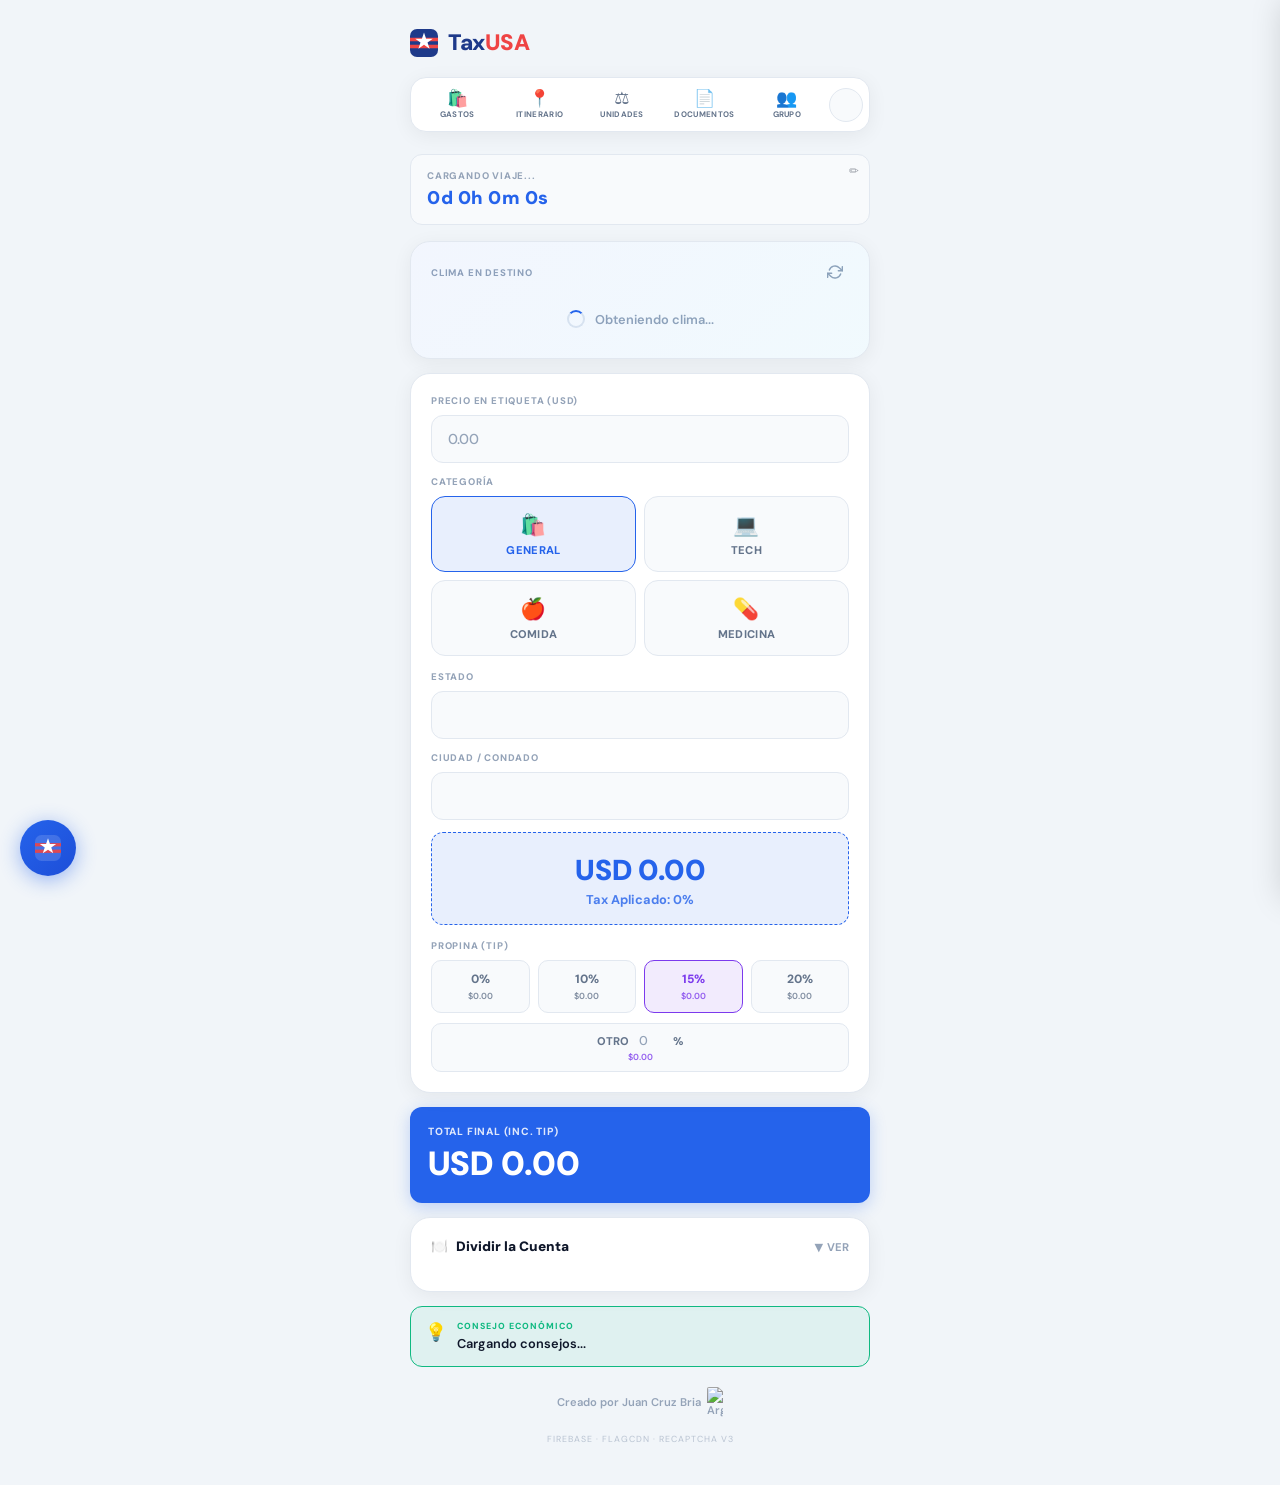
==== index.html @ 758f69b9 "Update index.html" ====
<!DOCTYPE html>
<html lang="es">
<head>
    <meta charset="UTF-8">
    <meta name="viewport" content="width=device-width, initial-scale=1.0, maximum-scale=1.0, user-scalable=no">
    <title>TaxUSA — Inicio</title>
    <link rel="manifest" href="manifest.json">
    <meta name="theme-color" content="#256<!DOCTYPE html>
<html lang="es">
<head>
    <meta charset="UTF-8">
    <meta name="viewport" content="width=device-width, initial-scale=1.0, maximum-scale=1.0, user-scalable=no">
    <title>TaxUSA — Inicio</title>
    <link rel="manifest" href="manifest.json">
    <meta name="theme-color" content="#2563eb">
    <meta name="apple-mobile-web-app-capable" content="yes">
    <meta name="apple-mobile-web-app-status-bar-style" content="black-translucent">
    <link rel="icon" href="icon-512.png">
    <link rel="apple-touch-icon" href="icon-512.png">
    <script src="https://www.google.com/recaptcha/api.js?render=6LeK6cssAAAAALxcJy-95R2nhVMmnuIyB78AQgvw" async defer></script>
    <link rel="preconnect" href="https://fonts.googleapis.com">
    <link href="https://fonts.googleapis.com/css2?family=DM+Sans:wght@400;600;800&display=swap" rel="stylesheet" media="print" onload="this.media='all'">
    <noscript><link href="https://fonts.googleapis.com/css2?family=DM+Sans:wght@400;600;800&display=swap" rel="stylesheet"></noscript>
    <script>
        const _t = localStorage.getItem('theme');
        if (_t) document.documentElement.setAttribute('data-theme', _t);
        else if (window.matchMedia('(prefers-color-scheme: dark)').matches) document.documentElement.setAttribute('data-theme','dark');
    </script>
    <style>
        :root {
            --primary:#2563eb; --primary-dim:rgba(37,99,235,0.1);
            --accent:#7c3aed; --accent-dim:rgba(124,58,237,0.1);
            --danger:#ef4444; --success:#10b981; --warn:#f59e0b;
            --bg:#f1f5f9; --surface:#ffffff; --surface-2:#f8fafc;
            --border:#e2e8f0; --input-bg:#f8fafc;
            --text:#0f172a; --text-sub:#64748b; --text-dim:#94a3b8;
            --header-color:#1e3a8a;
            --radius:20px; --radius-sm:12px;
            --shadow:0 4px 20px rgba(0,0,0,0.06); --shadow-lg:0 12px 40px rgba(0,0,0,0.1);
            --tr:all 0.25s cubic-bezier(0.4,0,0.2,1);
        }
        [data-theme="dark"] {
            --bg:#0f172a; --surface:#1e293b; --surface-2:#273549;
            --border:#334155; --input-bg:#273549;
            --text:#f1f5f9; --text-sub:#94a3b8; --text-dim:#64748b;
            --header-color:#2563eb;
            --shadow:0 4px 20px rgba(0,0,0,0.3); --shadow-lg:0 12px 40px rgba(0,0,0,0.4);
        }
        *,*::before,*::after{box-sizing:border-box;-webkit-tap-highlight-color:transparent;margin:0;padding:0;}
        html{scroll-behavior:smooth;}
        body{font-family:'DM Sans',-apple-system,system-ui,sans-serif;background:var(--bg);color:var(--text);min-height:100vh;display:flex;flex-direction:column;align-items:center;padding:28px 16px 40px;transition:background .3s,color .3s;-webkit-font-smoothing:antialiased;}

        .wrap{width:100%;max-width:460px;}

        .app-header{display:flex;align-items:center;justify-content:space-between;margin-bottom:20px;}
        .logo{display:flex;align-items:center;gap:10px;font-size:1.4rem;font-weight:900;color:var(--header-color);letter-spacing:-0.5px;}
        .logo svg{width:28px;height:28px;flex-shrink:0;}

        .nav-bar{display:flex;align-items:center;background:var(--surface);border-radius:16px;padding:6px;margin-bottom:22px;border:1px solid var(--border);box-shadow:var(--shadow);gap:2px;}
        .btn-nav{flex:1;display:flex;flex-direction:column;align-items:center;text-decoration:none;color:var(--text-sub);font-size:8px;font-weight:700;gap:2px;padding:6px 2px;border-radius:10px;background:none;border:none;cursor:pointer;transition:var(--tr);text-transform:uppercase;letter-spacing:.3px;}
        .btn-nav .ni{font-size:17px;line-height:1;}
        .btn-nav:hover,.btn-nav.active{color:var(--primary);background:var(--primary-dim);}
        .btn-nav-set{width:34px;height:34px;border-radius:50%;background:var(--surface-2);border:1px solid var(--border);cursor:pointer;display:flex;align-items:center;justify-content:center;font-size:15px;flex-shrink:0;overflow:hidden;transition:var(--tr);background-size:cover;background-position:center;}
        .btn-nav-set:hover{border-color:var(--primary);}

        .card{background:var(--surface);border-radius:var(--radius);padding:20px;width:100%;box-shadow:var(--shadow);border:1px solid var(--border);margin-bottom:14px;position:relative;}

        .countdown-box{background:var(--surface-2);padding:14px 16px;border-radius:var(--radius-sm);margin-bottom:16px;cursor:pointer;border:1.5px solid var(--border);transition:var(--tr);position:relative;}
        .countdown-box:hover{border-color:var(--primary);}
        .countdown-label{font-size:0.6rem;font-weight:800;color:var(--text-dim);text-transform:uppercase;letter-spacing:.8px;margin-bottom:4px;}
        #timer{font-size:1.15rem;font-weight:900;color:var(--primary);letter-spacing:.5px;}
        .edit-hint{position:absolute;top:8px;right:10px;font-size:.75rem;opacity:.4;}

        .slabel{font-size:.6rem;font-weight:800;color:var(--text-dim);text-transform:uppercase;letter-spacing:.8px;margin-bottom:8px;display:block;}

        input,select{width:100%;padding:14px 16px;background:var(--input-bg);border:1.5px solid var(--border);border-radius:var(--radius-sm);color:var(--text);font-family:inherit;font-size:.9rem;font-weight:600;outline:none;transition:var(--tr);-webkit-appearance:none;}
        input:focus,select:focus{border-color:var(--primary);background:var(--surface);box-shadow:0 0 0 3px var(--primary-dim);}
        input::placeholder{color:var(--text-dim);font-weight:500;}
        .input-group{margin-bottom:12px;}

        .cat-grid{display:grid;grid-template-columns:1fr 1fr;gap:8px;margin-bottom:14px;}
        .cat-btn{padding:14px 8px;border:1.5px solid var(--border);border-radius:14px;background:var(--input-bg);font-size:.7rem;font-weight:800;color:var(--text-sub);cursor:pointer;transition:var(--tr);display:flex;flex-direction:column;align-items:center;gap:5px;font-family:inherit;text-transform:uppercase;letter-spacing:.3px;}
        .cat-btn .cat-icon{font-size:1.3rem;}
        .cat-btn.active{border-color:var(--primary);background:var(--primary-dim);color:var(--primary);}

        .result-box{background:var(--primary-dim);padding:16px;border-radius:var(--radius-sm);border:1.5px dashed var(--primary);margin-bottom:14px;text-align:center;}
        .result-value{font-size:1.8rem;font-weight:900;color:var(--primary);margin:2px 0;}
        .result-detail{font-size:.8rem;font-weight:700;color:var(--primary);opacity:.8;}

        .tip-grid{display:grid;grid-template-columns:repeat(4,1fr);gap:8px;margin-bottom:10px;}
        .tip-btn{padding:10px 4px;border:1.5px solid var(--border);border-radius:10px;background:var(--input-bg);font-size:.75rem;font-weight:800;color:var(--text-sub);cursor:pointer;transition:var(--tr);display:flex;flex-direction:column;align-items:center;gap:3px;font-family:inherit;}
        .tip-btn small{font-size:.55rem;font-weight:600;opacity:.8;}
        .tip-btn.active{border-color:var(--accent);background:var(--accent-dim);color:var(--accent);}
        .custom-tip{display:flex;flex-direction:column;align-items:center;background:var(--surface-2);border-radius:10px;padding:8px 12px;border:1.5px solid var(--border);transition:var(--tr);}
        .custom-tip:focus-within{border-color:var(--accent);}
        .custom-tip-row{display:flex;align-items:center;gap:4px;font-weight:800;color:var(--text-sub);font-size:.7rem;}
        #custom-tip-input{background:transparent;border:none;padding:0;width:36px;text-align:center;font-size:.8rem;color:var(--accent);font-weight:800;outline:none;font-family:inherit;}
        #val-tip-custom{font-size:.55rem;font-weight:600;color:var(--accent);opacity:.8;margin-top:2px;}

        .final-box{background:var(--primary);padding:18px;border-radius:var(--radius-sm);color:white;margin-bottom:14px;box-shadow:0 4px 16px rgba(37,99,235,.25);}
        .final-label{font-size:.65rem;font-weight:800;opacity:.85;text-transform:uppercase;letter-spacing:.8px;margin-bottom:4px;}
        .final-value{font-size:2.1rem;font-weight:900;}

        .smart-tip{background:rgba(16,185,129,.08);border:1.5px solid var(--success);border-radius:var(--radius-sm);padding:13px 14px;cursor:pointer;display:flex;align-items:flex-start;gap:10px;transition:var(--tr);}
        .smart-tip:hover{opacity:.85;}
        .st-icon{font-size:1.1rem;flex-shrink:0;margin-top:1px;}
        .st-label{font-size:.55rem;font-weight:800;text-transform:uppercase;letter-spacing:1px;color:var(--success);margin-bottom:3px;}
        #tip-content{font-size:.8rem;font-weight:600;color:var(--text);line-height:1.4;transition:opacity .3s;}

        /* ── Split Bill ── */
        .split-card{background:var(--surface);border-radius:var(--radius);padding:20px;width:100%;box-shadow:var(--shadow);border:1px solid var(--border);margin-bottom:14px;}
        .split-header{display:flex;align-items:center;justify-content:space-between;margin-bottom:16px;cursor:pointer;user-select:none;}
        .split-title{font-size:.85rem;font-weight:900;color:var(--text);display:flex;align-items:center;gap:8px;}
        .split-toggle{font-size:.7rem;color:var(--text-dim);font-weight:700;display:flex;align-items:center;gap:4px;transition:var(--tr);}
        .split-body{display:none;}
        .split-body.open{display:block;}
        .people-row{display:flex;align-items:center;gap:10px;margin-bottom:14px;}
        .people-btn{width:36px;height:36px;border-radius:10px;border:1.5px solid var(--border);background:var(--input-bg);font-size:1.1rem;font-weight:900;cursor:pointer;display:flex;align-items:center;justify-content:center;color:var(--text);transition:var(--tr);flex-shrink:0;}
        .people-btn:hover{border-color:var(--primary);background:var(--primary-dim);color:var(--primary);}
        .people-count{font-size:1.4rem;font-weight:900;color:var(--primary);min-width:28px;text-align:center;}
        .people-label{font-size:.7rem;color:var(--text-sub);font-weight:700;}
        .split-result{background:linear-gradient(135deg,var(--primary),var(--accent));border-radius:var(--radius-sm);padding:16px;color:white;margin-top:14px;}
        .split-result-grid{display:grid;grid-template-columns:1fr auto 1fr;gap:12px;margin-top:10px;align-items:center;}
        .split-stat{text-align:center;}
        .split-stat-val{font-size:1.3rem;font-weight:900;line-height:1;}
        .split-stat-lbl{font-size:.58rem;font-weight:700;opacity:.8;text-transform:uppercase;letter-spacing:.6px;margin-top:3px;}
        .split-divider{width:1px;height:44px;background:rgba(255,255,255,.25);border-radius:1px;}
        .split-tip-row{display:flex;gap:6px;margin-bottom:14px;}
        .split-tip-btn{flex:1;padding:9px 4px;border:1.5px solid var(--border);border-radius:10px;background:var(--input-bg);font-size:.75rem;font-weight:800;color:var(--text-sub);cursor:pointer;transition:var(--tr);font-family:inherit;text-align:center;}
        .split-tip-btn.active{border-color:var(--accent);background:var(--accent-dim);color:var(--accent);}

        .app-footer{margin-top:8px;padding:12px 0;text-align:center;font-size:.7rem;color:var(--text-dim);font-weight:600;display:flex;align-items:center;justify-content:center;gap:6px;}
        .app-footer img{width:16px;border-radius:2px;}
        .api-note{font-size:.55rem;color:var(--text-dim);letter-spacing:1px;text-transform:uppercase;opacity:.6;text-align:center;margin-top:4px;}

        /* ── Weather Card ── */
        .weather-card{background:var(--surface);border-radius:var(--radius);padding:16px 20px;width:100%;box-shadow:var(--shadow);border:1px solid var(--border);margin-bottom:14px;position:relative;overflow:hidden;}
        .weather-card::before{content:'';position:absolute;inset:0;background:linear-gradient(135deg,rgba(37,99,235,0.06),rgba(14,165,233,0.06));pointer-events:none;}
        .wc-top{display:flex;align-items:center;justify-content:space-between;margin-bottom:10px;}
        .wc-label{font-size:.6rem;font-weight:800;color:var(--text-dim);text-transform:uppercase;letter-spacing:.8px;}
        .wc-refresh{background:none;border:none;cursor:pointer;color:var(--text-dim);padding:6px;border-radius:8px;transition:var(--tr);display:flex;align-items:center;justify-content:center;} .wc-refresh svg{transition:transform 0.3s ease;} .wc-refresh:hover{color:var(--primary);background:var(--primary-dim);} .wc-refresh:hover svg{transform:rotate(45deg);} .wc-refresh.spinning svg{animation:spin 0.7s linear infinite;} @keyframes spin{from{transform:rotate(0deg);}to{transform:rotate(360deg);}}
        .wc-refresh:hover{color:var(--primary);background:var(--primary-dim);}
        .wc-main{display:flex;align-items:center;gap:14px;}
        .wc-icon{font-size:2.8rem;line-height:1;flex-shrink:0;}
        .wc-info{flex:1;}
        .wc-temp{font-size:2rem;font-weight:900;color:var(--text);line-height:1;}
        .wc-temp span{font-size:1rem;font-weight:600;color:var(--text-sub);}
        .wc-city{font-size:.8rem;font-weight:700;color:var(--text-sub);margin-top:2px;}
        .wc-desc{font-size:.72rem;font-weight:600;color:var(--primary);margin-top:3px;text-transform:capitalize;}
        .wc-extras{display:flex;gap:16px;margin-top:12px;padding-top:12px;border-top:1px solid var(--border);}
        .wc-extra{display:flex;align-items:center;gap:5px;font-size:.72rem;font-weight:700;color:var(--text-sub);}
        .wc-extra span:first-child{font-size:.95rem;}
        .wc-loading{text-align:center;padding:14px 0;font-size:.8rem;color:var(--text-dim);font-weight:600;display:flex;align-items:center;justify-content:center;gap:10px;}
        .wc-spinner{width:18px;height:18px;border-radius:50%;border:2.5px solid var(--border);border-top-color:var(--primary);animation:wc-spin .75s linear infinite;flex-shrink:0;}
        @keyframes wc-spin{to{transform:rotate(360deg);}}
        .wc-error{font-size:.75rem;color:var(--text-dim);font-weight:600;text-align:center;padding:8px 0;}

        .modal{position:fixed;inset:0;background:rgba(0,0,0,.5);display:none;align-items:center;justify-content:center;z-index:2000;padding:20px;backdrop-filter:blur(10px);}
        .modal.show{display:flex;animation:mIn .25s ease;}
        @keyframes mIn{from{opacity:0;transform:scale(.92) translateY(10px)}to{opacity:1;transform:scale(1) translateY(0)}}
        .modal-content{background:var(--surface);border-radius:28px;padding:28px 22px;width:100%;max-width:360px;box-shadow:var(--shadow-lg);border:1px solid var(--border);text-align:center;}
        .modal-title{font-size:1.2rem;font-weight:900;color:var(--primary);margin-bottom:20px;}
        .modal-actions{display:flex;flex-direction:column;gap:10px;margin-top:18px;}
        .btn{width:100%;padding:15px;border:none;border-radius:var(--radius-sm);font-family:inherit;font-size:.85rem;font-weight:800;text-transform:uppercase;letter-spacing:.4px;cursor:pointer;transition:.2s;display:flex;align-items:center;justify-content:center;gap:8px;}
        .btn:active{transform:scale(.97);}
        .btn-primary{background:var(--primary);color:white;box-shadow:0 4px 14px rgba(37,99,235,.3);}
        .btn-ghost{background:transparent;color:var(--text-sub);border:1.5px solid var(--border);}

        .menu-overlay{position:fixed;inset:0;background:rgba(0,0,0,.5);display:none;z-index:1000;backdrop-filter:blur(4px);}
        .settings-drawer{position:fixed;top:0;right:-300px;width:290px;height:100%;background:var(--surface);z-index:1001;transition:.3s ease;padding:28px 20px;display:flex;flex-direction:column;box-shadow:-8px 0 30px rgba(0,0,0,.15);border-left:1px solid var(--border);overflow-y:auto;}
        .settings-drawer.open{right:0;}
        .drawer-header{font-size:1.1rem;font-weight:900;color:var(--primary);margin-bottom:4px;}
        .drawer-email{font-size:.75rem;color:var(--text-dim);font-weight:600;margin-bottom:20px;}
        .drawer-section-label{font-size:.6rem;font-weight:800;text-transform:uppercase;letter-spacing:1px;color:var(--text-dim);margin-bottom:8px;display:block;}
        .lang-selector{display:flex;background:var(--input-bg);border-radius:var(--radius-sm);padding:4px;gap:4px;margin-bottom:14px;border:1.5px solid var(--border);}
        .lang-opt{flex:1;padding:8px 4px;border-radius:8px;border:none;background:transparent;cursor:pointer;font-size:.75rem;font-weight:800;color:var(--text-sub);font-family:inherit;display:flex;align-items:center;justify-content:center;gap:6px;transition:var(--tr);}
        .lang-opt img{width:18px;border-radius:2px;}
        .lang-opt.active{background:var(--primary);color:white;}
        .drawer-btn{width:100%;padding:12px 14px;border-radius:var(--radius-sm);border:1.5px solid var(--border);background:var(--input-bg);color:var(--text);cursor:pointer;font-weight:700;margin-bottom:8px;font-size:.85rem;text-align:left;font-family:inherit;transition:var(--tr);display:flex;align-items:center;gap:10px;}
        .drawer-btn:hover{background:var(--surface-2);border-color:var(--primary);}
        .btn-danger{color:var(--danger)!important;border-color:rgba(239,68,68,.3)!important;}
    </style>
    <script>
        if ('serviceWorker' in navigator) {
            window.addEventListener('load', () => {
                navigator.serviceWorker.register('./sw.js').catch(() => {});
            });
        }
    </script>
</head>
<body>
<div class="wrap">
    
   <div class="app-header">
    <div class="logo">
      <svg width="32" height="32" viewBox="0 0 32 32" fill="none" xmlns="http://www.w3.org/2000/svg">
        <rect width="32" height="32" rx="8" fill="#1e3a8a"/>
        <rect x="0" y="10" width="32" height="4" fill="#ef4444"/>
        <rect x="0" y="18" width="32" height="4" fill="#ef4444"/>
        <polygon points="16,4 18.4,11 26,11 20,15.5 22.4,22.5 16,18 9.6,22.5 12,15.5 6,11 13.6,11" fill="#ffffff"/>
      </svg>
      <span>Tax<span style="color:#ef4444;">USA</span></span>
    </div>
    </div>
    <nav class="nav-bar">
        <a href="compras.html" class="btn-nav"><span class="ni">🛍️</span><span data-i18n="nav_expenses">GASTOS</span></a>
        <a href="itinerario.html" class="btn-nav"><span class="ni">📍</span><span data-i18n="nav_itinerary">ITINERARIO</span></a>
        <a href="unidades.html" class="btn-nav"><span class="ni">⚖️</span><span data-i18n="nav_units">UNIDADES</span></a>
        <a href="tickets.html" class="btn-nav"><span class="ni">📄</span><span data-i18n="nav_tickets">DOCUMENTOS</span></a>
        <a href="grupo.html"   class="btn-nav"><span class="ni">👥</span><span data-i18n="nav_group">GRUPO</span></a>
        <button class="btn-nav-set" id="btnSettings" onclick="toggleSettings()"></button>
    </nav>

    <div class="countdown-box" onclick="openTripModal()">
        <span class="edit-hint">✏️</span>
        <div class="countdown-label" id="tripLabel">Cargando viaje...</div>
        <div id="timer">0d 0h 0m 0s</div>
    </div>

    <!-- ── Weather Card ── -->
    <div class="weather-card" id="weatherCard">
        <div class="wc-top">
            <span class="wc-label" id="wc-label">Clima en destino</span>
            <button class="wc-refresh" onclick="fetchWeather()" title="Actualizar"><svg width="16" height="16" viewBox="0 0 24 24" fill="none" stroke="currentColor" stroke-width="2.2" stroke-linecap="round" stroke-linejoin="round"><path d="M23 4v6h-6"/><path d="M1 20v-6h6"/><path d="M3.51 9a9 9 0 0 1 14.85-3.36L23 10"/><path d="M20.49 15a9 9 0 0 1-14.85 3.36L1 14"/></svg></button>
        </div>
        <div id="wc-body"><div class="wc-loading"><div class="wc-spinner"></div><span>Obteniendo clima...</span></div></div>
    </div>

    <div class="card">
        <div class="input-group">
            <span class="slabel" data-i18n="label_price">Precio en Etiqueta (USD)</span>
            <input type="number" id="price" placeholder="0.00" oninput="calculate()" step="0.01" inputmode="decimal">
        </div>

        <span class="slabel" data-i18n="label_category">Categoría</span>
        <div class="cat-grid">
            <button class="cat-btn active" id="btn-general" onclick="setCategory('general')"><span class="cat-icon">🛍️</span><span data-i18n="cat_general">GENERAL</span></button>
            <button class="cat-btn" id="btn-tech"    onclick="setCategory('tech')"><span class="cat-icon">💻</span><span data-i18n="cat_tech">TECH</span></button>
            <button class="cat-btn" id="btn-food"    onclick="setCategory('food')"><span class="cat-icon">🍎</span><span data-i18n="cat_food">COMIDA</span></button>
            <button class="cat-btn" id="btn-med"     onclick="setCategory('med')"><span class="cat-icon">💊</span><span data-i18n="cat_med">MEDICINA</span></button>
        </div>

        <div class="input-group">
            <span class="slabel" data-i18n="label_state">Estado</span>
            <select id="state-select" onchange="loadCities()"></select>
        </div>
        <div class="input-group">
            <span class="slabel" data-i18n="label_city">Ciudad / Condado</span>
            <select id="city-select" onchange="calculate()"></select>
        </div>

        <div class="result-box">
            <div class="result-value" id="total-with-tax">USD 0.00</div>
            <div class="result-detail" id="tax-detail">Tax Aplicado: 0%</div>
        </div>

        <span class="slabel" data-i18n="label_tip">Propina (Tip)</span>
        <div class="tip-grid">
            <button class="tip-btn" id="tip-0"  onclick="setTip(0)">0%<small id="val-tip-0">$0.00</small></button>
            <button class="tip-btn" id="tip-10" onclick="setTip(10)">10%<small id="val-tip-10">$0.00</small></button>
            <button class="tip-btn active" id="tip-15" onclick="setTip(15)">15%<small id="val-tip-15">$0.00</small></button>
            <button class="tip-btn" id="tip-20" onclick="setTip(20)">20%<small id="val-tip-20">$0.00</small></button>
        </div>
        <div class="custom-tip">
            <div class="custom-tip-row">
                <span data-i18n="label_other">OTRO</span>
                <input type="number" id="custom-tip-input" placeholder="0" oninput="setCustomTip()" inputmode="numeric">
                <span>%</span>
            </div>
            <span id="val-tip-custom">$0.00</span>
        </div>
    </div>

    <div class="final-box">
        <div class="final-label" data-i18n="label_total">TOTAL FINAL (INC. TIP)</div>
        <div class="final-value" id="final-total">USD 0.00</div>
    </div>

    <!-- ── Split Bill ── -->
    <div class="split-card">
        <div class="split-header" onclick="toggleSplit()">
            <div class="split-title">🍽️ <span data-i18n="split_title">Dividir la Cuenta</span></div>
            <div class="split-toggle" id="split-toggle-lbl">▼ <span data-i18n="split_open">VER</span></div>
        </div>
        <div class="split-body" id="split-body">

            <span class="slabel" data-i18n="split_people">Personas</span>
            <div class="people-row">
                <button class="people-btn" onclick="changePeople(-1)">−</button>
                <div style="flex:1;display:flex;flex-direction:column;align-items:center;">
                    <div class="people-count" id="people-count">2</div>
                    <div class="people-label" data-i18n="split_people_lbl">personas</div>
                </div>
                <button class="people-btn" onclick="changePeople(1)">+</button>
            </div>

            <span class="slabel" data-i18n="split_tip_pct">Propina</span>
            <div class="split-tip-row">
                <button class="split-tip-btn active" id="stip-0"  onclick="setSplitTip(0)">0%</button>
                <button class="split-tip-btn" id="stip-10" onclick="setSplitTip(10)">10%</button>
                <button class="split-tip-btn" id="stip-15" onclick="setSplitTip(15)">15%</button>
                <button class="split-tip-btn" id="stip-18" onclick="setSplitTip(18)">18%</button>
                <button class="split-tip-btn" id="stip-20" onclick="setSplitTip(20)">20%</button>
            </div>

            <span class="slabel" data-i18n="split_base">Base (precio en etiqueta)</span>
            <div class="input-group">
                <input type="number" id="split-price" placeholder="0.00" oninput="calcSplit()" step="0.01" inputmode="decimal">
            </div>

            <div class="split-result" id="split-result" style="display:none;">
                <div style="font-size:.6rem;font-weight:800;opacity:.85;text-transform:uppercase;letter-spacing:.8px;" data-i18n="split_result_title">Resultado</div>
                <div class="split-result-grid">
                    <div class="split-stat">
                        <div class="split-stat-val" id="split-per-person">$0.00</div>
                        <div class="split-stat-lbl" data-i18n="split_per_person">por persona</div>
                    </div>
                    <div class="split-divider"></div>
                    <div class="split-stat">
                        <div class="split-stat-val" id="split-total-full">$0.00</div>
                        <div class="split-stat-lbl" data-i18n="split_total">total cuenta</div>
                    </div>
                </div>
                <div style="margin-top:12px;padding-top:12px;border-top:1px solid rgba(255,255,255,.2);display:grid;grid-template-columns:1fr 1fr 1fr;gap:6px;text-align:center;">
                    <div>
                        <div style="font-size:.9rem;font-weight:900;" id="split-subtotal-disp">$0.00</div>
                        <div style="font-size:.55rem;font-weight:700;opacity:.75;text-transform:uppercase;letter-spacing:.5px;" data-i18n="split_subtotal">subtotal</div>
                    </div>
                    <div>
                        <div style="font-size:.9rem;font-weight:900;" id="split-tax-disp">$0.00</div>
                        <div style="font-size:.55rem;font-weight:700;opacity:.75;text-transform:uppercase;letter-spacing:.5px;" data-i18n="split_tax">tax</div>
                    </div>
                    <div>
                        <div style="font-size:.9rem;font-weight:900;" id="split-tip-disp">$0.00</div>
                        <div style="font-size:.55rem;font-weight:700;opacity:.75;text-transform:uppercase;letter-spacing:.5px;" data-i18n="split_tip_amt">propina</div>
                    </div>
                </div>
            </div>

        </div>
    </div>

    <div class="smart-tip" onclick="clicConsejo()">
        <span class="st-icon">💡</span>
        <div>
            <div class="st-label" data-i18n="tip_label">CONSEJO ECONÓMICO</div>
            <div id="tip-content">Cargando consejos...</div>
        </div>
    </div>

    <div class="app-footer">
        <span data-i18n="footer_by">Creado por Juan Cruz Bria</span>
        <img src="https://flagcdn.com/w40/ar.png" alt="Argentina">
    </div>
    <div class="api-note">Firebase · FlagCDN · reCAPTCHA v3</div>

</div>

<div id="tripModal" class="modal">
    <div class="modal-content">
        <h3 class="modal-title" data-i18n="modal_trip_title">Mi Viaje</h3>
        <div class="input-group">
            <span class="slabel" data-i18n="modal_city_label">¿A qué ciudad vas?</span>
            <input type="text" id="input-destination" placeholder="Orlando">
        </div>
        <div class="input-group">
            <span class="slabel" data-i18n="modal_date_label">Fecha del viaje</span>
            <input type="date" id="input-date">
        </div>
        <div class="modal-actions">
            <button class="btn btn-primary" onclick="saveTripSettings()">💾 <span data-i18n="btn_save">GUARDAR</span></button>
            <button class="btn btn-ghost" onclick="closeTripModal()">❌ <span data-i18n="btn_close">CERRAR</span></button>
        </div>
    </div>
</div>

<div id="menuOverlay" class="menu-overlay" onclick="toggleSettings()"></div>
<div id="settingsDrawer" class="settings-drawer">
    <div class="drawer-header"><span data-i18n="settings_title">Ajustes</span></div>
    <p id="userEmail" class="drawer-email"></p>
    <span class="drawer-section-label" data-i18n="label_language">Idioma</span>
    <div class="lang-selector">
        <button class="lang-opt" id="lang-es" onclick="window.changeLanguage('es')"><img src="https://flagcdn.com/w20/ar.png" alt=""> ES</button>
        <button class="lang-opt" id="lang-en" onclick="window.changeLanguage('en')"><img src="https://flagcdn.com/w20/us.png" alt=""> EN</button>
        <button class="lang-opt" id="lang-pt" onclick="window.changeLanguage('pt')"><img src="https://flagcdn.com/w20/br.png" alt=""> PT</button>
    </div>
    <button class="drawer-btn" onclick="changeProfile()">👤 <span data-i18n="btn_change_profile">Cambiar Perfil</span></button>
    <button class="drawer-btn" onclick="toggleDarkMode()">🌓 <span data-i18n="btn_theme">Cambiar Tema</span></button>
    <button class="drawer-btn" onclick="location.reload()">🔄 <span data-i18n="btn_update">Actualizar App</span></button>
    <button class="drawer-btn" onclick="doChangeEmail()">📧 <span data-i18n="btn_email">Cambiar Correo</span></button>
    <button class="drawer-btn" onclick="doChangePassword()">🔑 <span data-i18n="btn_password">Cambiar Contraseña</span></button>
    <button class="drawer-btn" onclick="gestionarPIN()">🔢 <span>Cambiar PIN offline</span></button>
    <button class="drawer-btn" onclick="doLogout()">🚪 <span data-i18n="btn_logout">Cerrar Sesión</span></button>
    <div style="margin-top:auto;padding-top:16px;"><button class="drawer-btn btn-danger" onclick="doDeleteAccount()">🗑️ <span data-i18n="btn_delete">Eliminar Cuenta</span></button></div>
</div>

<script type="module">
import { initializeApp } from "https://www.gstatic.com/firebasejs/12.12.1/firebase-app.js";
import { getAuth, onAuthStateChanged, signOut, sendPasswordResetEmail, deleteUser, verifyBeforeUpdateEmail } from "https://www.gstatic.com/firebasejs/12.12.1/firebase-auth.js";
import { getFirestore, doc, setDoc, getDoc, deleteDoc } from "https://www.gstatic.com/firebasejs/12.12.1/firebase-firestore.js";

const FB = { apiKey:"AIzaSyCm0Ig-CPklsjf6j-1uSAeF6I8xtyQKj7U", authDomain:"viajes-db538.firebaseapp.com", projectId:"viajes-db538", storageBucket:"viajes-db538.firebasestorage.app", messagingSenderId:"237311739178", appId:"1:237311739178:web:333e468b184c0402a98a53" };
const app = initializeApp(FB);
const auth = getAuth(app);
const db = getFirestore(app);

let currentUser = null;
let tripData = { destination:'Orlando', date:'2027-01-01' };
let currentTip = 15;
let tipIndex = 0;
let tipTimer;
const perfilId = localStorage.getItem('perfilActivoId');
const perfilFoto = localStorage.getItem('perfilActivoFoto');

const taxData = {
    "Alabama":[{n:"Birmingham",t:9.29}],"Alaska":[{n:"Sin Tax",t:0}],"Arizona":[{n:"Phoenix",t:8.6}],"Arkansas":[{n:"Little Rock",t:9.51}],
    "California":[{n:"Los Angeles",t:9.5},{n:"San Francisco",t:8.63},{n:"San Diego",t:7.75}],"Colorado":[{n:"Denver",t:8.81}],
    "Connecticut":[{n:"Stamford",t:6.35}],"Delaware":[{n:"Sin Tax",t:0}],
    "Florida":[{n:"Orlando",t:6.50},{n:"Miami",t:7.00},{n:"Tampa",t:8.50},{n:"Kissimmee",t:6.50}],
    "Georgia":[{n:"Atlanta",t:8.9}],"Hawaii":[{n:"Honolulu",t:4.5}],"Idaho":[{n:"Boise",t:6.0}],"Illinois":[{n:"Chicago",t:10.25}],
    "Indiana":[{n:"New Castle",t:7.0}],"Iowa":[{n:"Des Moines",t:7.0}],"Kansas":[{n:"Wichita",t:7.5}],"Kentucky":[{n:"Louisville",t:6.0}],
    "Louisiana":[{n:"New Orleans",t:9.45}],"Maine":[{n:"Portland",t:5.5}],"Maryland":[{n:"Baltimore",t:6.0}],"Massachusetts":[{n:"Boston",t:6.25}],
    "Michigan":[{n:"Detroit",t:6.0}],"Minnesota":[{n:"Minneapolis",t:8.03}],"Mississippi":[{n:"Jackson",t:7.07}],"Missouri":[{n:"St. Louis",t:8.29}],
    "Montana":[{n:"Sin Tax",t:0}],"Nebraska":[{n:"Omaha",t:7.0}],"Nevada":[{n:"Las Vegas",t:8.38}],"New Hampshire":[{n:"Sin Tax",t:0}],
    "New Jersey":[{n:"Jersey City",t:6.63}],"New Mexico":[{n:"Albuquerque",t:7.88}],"New York":[{n:"NYC",t:8.88},{n:"Buffalo",t:8.75}],
    "North Carolina":[{n:"Charlotte",t:7.25}],"North Dakota":[{n:"Fargo",t:6.85}],"Ohio":[{n:"Columbus",t:7.5}],"Oklahoma":[{n:"Oklahoma City",t:8.63}],
    "Oregon":[{n:"Sin Tax",t:0}],"Pennsylvania":[{n:"Philadelphia",t:8.0}],"Rhode Island":[{n:"Providence",t:7.0}],"South Carolina":[{n:"Charleston",t:9.0}],
    "South Dakota":[{n:"Sioux Falls",t:6.4}],"Tennessee":[{n:"Nashville",t:9.25}],"Texas":[{n:"Houston",t:8.25},{n:"Dallas",t:8.25},{n:"Austin",t:8.25}],
    "Utah":[{n:"Salt Lake City",t:7.75}],"Vermont":[{n:"Burlington",t:7.0}],"Virginia":[{n:"Virginia Beach",t:6.0}],"Washington":[{n:"Seattle",t:10.25}],
    "West Virginia":[{n:"Bridgeport",t:6.5}],"Wisconsin":[{n:"Milwaukee",t:5.5}],"Wyoming":[{n:"Cheyenne",t:6.0}]
};

const i18n = {
    es:{
        nav_expenses:"GASTOS",nav_itinerary:"ITINERARIO",nav_compare:"COMPARAR",nav_units:"UNIDADES", nav_tickets: "DOCUMENTOS", nav_group: "GRUPO",
        label_price:"Precio en Etiqueta (USD)",label_category:"Categoría",
        cat_general:"GENERAL",cat_tech:"TECH",cat_food:"COMIDA",cat_med:"MEDICINA",
        label_state:"Estado",label_city:"Ciudad / Condado",tax_applied:"Tax Aplicado",
        label_tip:"Propina (Tip)",label_total:"TOTAL FINAL (INC. TIP)",label_other:"OTRO",
        settings_title:"Ajustes",label_language:"Idioma",
        btn_change_profile:"Cambiar Perfil",btn_theme:"Cambiar Tema",btn_update:"Actualizar App",
        btn_email:"Cambiar Correo",btn_password:"Cambiar Contraseña",btn_logout:"Cerrar Sesión",btn_delete:"Eliminar Cuenta",
        modal_trip_title:"Mi Viaje",modal_city_label:"¿A qué ciudad vas?",modal_date_label:"Fecha del viaje",
        btn_save:"GUARDAR",btn_close:"CERRAR",trip_prefix:"Faltan para",
        footer_by:"Creado por Juan Cruz Bria",tip_label:"CONSEJO ECONÓMICO",
        d:"d",h:"h",m:"m",s:"s",
        alert_upcoming: "🚀 El Comparador de Precios estará disponible próximamente.",
        split_title:"Dividir la Cuenta",split_open:"VER",split_close:"OCULTAR",
        split_people:"Personas",split_people_lbl:"personas",split_tip_pct:"Propina",
        split_base:"Base (precio en etiqueta)",split_result_title:"Resultado",
        split_per_person:"por persona",split_total:"total cuenta",
        split_subtotal:"subtotal",split_tax:"tax",split_tip_amt:"propina"
    },
    en:{
        nav_expenses:"EXPENSES",nav_itinerary:"ITINERARY",nav_compare:"COMPARE",nav_units:"UNITS", nav_tickets: "DOCUMENTS", nav_group: "GROUP",
        label_price:"Pre-tax Price (USD)",label_category:"Category",
        cat_general:"GENERAL",cat_tech:"TECH",cat_food:"FOOD",cat_med:"MEDICINE",
        label_state:"State",label_city:"City / County",tax_applied:"Applied Tax",
        label_tip:"Tip",label_total:"FINAL TOTAL (TIP INC.)",label_other:"OTHER",
        settings_title:"Settings",label_language:"Language",
        btn_change_profile:"Change Profile",btn_theme:"Toggle Theme",btn_update:"Update App",
        btn_email:"Change Email",btn_password:"Change Password",btn_logout:"Sign Out",btn_delete:"Delete Account",
        modal_trip_title:"My Trip",modal_city_label:"Where are you going?",modal_date_label:"Trip Date",
        btn_save:"SAVE",btn_close:"CLOSE",trip_prefix:"Days until",
        footer_by:"Created by Juan Cruz Bria",tip_label:"ECONOMIC TIP",
        d:"d",h:"h",m:"m",s:"s",
        alert_upcoming: "🚀 The Price Comparator will be available soon.",
        split_title:"Split the Bill",split_open:"SHOW",split_close:"HIDE",
        split_people:"People",split_people_lbl:"people",split_tip_pct:"Tip",
        split_base:"Base (pre-tax price)",split_result_title:"Result",
        split_per_person:"per person",split_total:"total bill",
        split_subtotal:"subtotal",split_tax:"tax",split_tip_amt:"tip"
    },
    pt:{
        nav_expenses:"GASTOS",nav_itinerary:"ITINERÁRIO",nav_compare:"COMPARAR",nav_units:"UNIDADES", nav_tickets: "DOCUMENTOS", nav_group: "GRUPO",
        label_price:"Preço na Etiqueta (USD)",label_category:"Categoria",
        cat_general:"GERAL",cat_tech:"TECH",cat_food:"COMIDA",cat_med:"MEDICINA",
        label_state:"Estado",label_city:"Cidade / Condado",tax_applied:"Tax Aplicado",
        label_tip:"Gorjeta (Tip)",label_total:"TOTAL FINAL (COM GORJETA)",label_other:"OUTRO",
        settings_title:"Configurações",label_language:"Idioma",
        btn_change_profile:"Trocar Perfil",btn_theme:"Alternar Tema",btn_update:"Atualizar App",
        btn_email:"Alterar E-mail",btn_password:"Alterar Senha",btn_logout:"Sair",btn_delete:"Excluir Conta",
        modal_trip_title:"Minha Viagem",modal_city_label:"Para qual cidade você vai?",modal_date_label:"Data da viagem",
        btn_save:"SALVAR",btn_close:"FECHAR",trip_prefix:"Faltam para",
        footer_by:"Criado por Juan Cruz Bria",tip_label:"DICA ECONÔMICA",
        d:"d",h:"h",m:"m",s:"s",
        alert_upcoming: "🚀 O Comparador de Preços estará disponível em breve.",
        split_title:"Dividir a Conta",split_open:"VER",split_close:"OCULTAR",
        split_people:"Pessoas",split_people_lbl:"pessoas",split_tip_pct:"Gorjeta",
        split_base:"Base (preço na etiqueta)",split_result_title:"Resultado",
        split_per_person:"por pessoa",split_total:"total conta",
        split_subtotal:"subtotal",split_tax:"tax",split_tip_amt:"gorjeta"
    }
};

const econTips = {
    es:["Delaware y Oregon tienen 0% de Sales Tax. Ideal para Apple o lujo.","En NYC, ropa y calzado de menos de $110 están exentos de tax municipal.","New Jersey tiene 0% de tax en ropa. Ideal si vas al Jersey Gardens desde NY.","En Miami (7%), los outlets como Sawgrass rinden más con su libro de cupones.","Texas ofrece 'Tax Free Shopping' para turistas extranjeros en locales adheridos.","Recuerda: en EE.UU. el precio de etiqueta NUNCA incluye el impuesto de venta.","Minnesota y Pennsylvania no cobran impuestos en la mayoría de la ropa.","Las propinas se calculan sobre el valor total CON impuestos en muchos tickets.","Si comprás online y retirás en tienda, pagás el tax de esa ubicación.","Florida suspende el Sales Tax en algunos fines de semana del año escolar."],
    en:["Delaware and Oregon have 0% Sales Tax. Ideal for Apple or luxury items.","In NYC, clothing under $110 is exempt from local sales tax.","New Jersey has 0% tax on clothing. Great if you visit Jersey Gardens from NY.","In Miami (7%), outlets like Sawgrass are better with their coupon book.","Texas offers Tax Free Shopping for foreign tourists at participating stores.","Remember: in the US, the price tag NEVER includes sales tax.","Minnesota and Pennsylvania don't charge tax on most clothing.","Tips are calculated on the total WITH taxes on many receipts.","If you order online and pick up in store, you pay that location's tax.","Florida suspends Sales Tax some weekends during back-to-school season."],
    pt:["Delaware e Oregon têm 0% de Sales Tax. Ótimo para Apple ou artigos de luxo.","Em NYC, roupas abaixo de US$110 são isentas de imposto municipal.","New Jersey tem 0% de imposto em roupas. Ideal perto de NY no Jersey Gardens.","Em Miami (7%), outlets como Sawgrass rendem mais com o cupom book deles.","Texas oferece Tax Free Shopping para turistas estrangeiros em lojas participantes.","Lembre: nos EUA a etiqueta NUNCA inclui o imposto de venda.","Minnesota e Pennsylvania não cobram imposto na maioria das roupas.","A gorjeta é calculada sobre o total COM impostos em muitos tickets.","Se comprar online e retirar na loja, paga o tax daquela localização.","Florida suspende o Sales Tax em alguns fins de semana do ano letivo."]
};

window.cambiarConsejo = () => {
    const lang = localStorage.getItem('appLang') || 'es';
    const el = document.getElementById('tip-content');
    if (!el) return;
    el.style.opacity = 0;
    setTimeout(() => {
        tipIndex = (tipIndex + 1) % econTips[lang].length;
        el.innerText = econTips[lang][tipIndex];
        el.style.opacity = 1;
    }, 300);
};
window.clicConsejo = () => {
    clearInterval(tipTimer);
    window.cambiarConsejo();
    tipTimer = setInterval(window.cambiarConsejo, 8000);
};

window.changeLanguage = (lang) => {
    localStorage.setItem('appLang', lang);
     document.documentElement.setAttribute('lang', lang); 
    document.querySelectorAll('.lang-opt').forEach(o => o.classList.remove('active'));
    document.getElementById('lang-' + lang)?.classList.add('active');
    document.querySelectorAll('[data-i18n]').forEach(el => {
        const k = el.getAttribute('data-i18n');
        if (i18n[lang]?.[k]) el.innerText = i18n[lang][k];
    });
    const tc = document.getElementById('tip-content');
    if (tc) tc.innerText = econTips[lang][tipIndex];
    calculate();
    updateTripUI();
    document.title = lang === 'en' ? 'TaxUSA — Home' : lang === 'pt' ? 'TaxUSA — Início' : 'TaxUSA — Inicio';
    if (window.taxieUpdateLang) window.taxieUpdateLang(lang);
};

window.setCategory = (cat) => {
    document.querySelectorAll('.cat-btn').forEach(b => b.classList.remove('active'));
    document.getElementById('btn-' + cat).classList.add('active');
    calculate();
};
window.setTip = (pct) => {
    currentTip = pct;
    document.querySelectorAll('.tip-btn').forEach(b => b.classList.remove('active'));
    document.getElementById('tip-' + pct).classList.add('active');
    document.getElementById('custom-tip-input').value = '';
    calculate();
};
window.setCustomTip = () => {
    const v = parseFloat(document.getElementById('custom-tip-input').value);
    currentTip = isNaN(v) ? 0 : v;
    if (!isNaN(v)) document.querySelectorAll('.tip-btn').forEach(b => b.classList.remove('active'));
    calculate();
};
window.calculate = () => {
    const price = parseFloat(document.getElementById('price').value) || 0;
    let tax = parseFloat(document.getElementById('city-select').value) || 0;
    const cat = document.querySelector('.cat-btn.active');
    if (cat && (cat.id === 'btn-med' || cat.id === 'btn-food')) tax = 0;
    const subtotal = price * (1 + tax / 100);
    const fmt = n => n.toLocaleString('en-US', {minimumFractionDigits:2, maximumFractionDigits:2});
    [0,10,15,20].forEach(p => { const el = document.getElementById(`val-tip-${p}`); if(el) el.innerText = `$${fmt(subtotal * p/100)}`; });
    const cv = parseFloat(document.getElementById('custom-tip-input').value) || 0;
    document.getElementById('val-tip-custom').innerText = `$${fmt(subtotal * cv/100)}`;
    document.getElementById('total-with-tax').innerText = `USD ${fmt(subtotal)}`;
    const lang = localStorage.getItem('appLang') || 'es';
    document.getElementById('tax-detail').innerText = `${i18n[lang].tax_applied}: ${tax}%`;
    document.getElementById('final-total').innerText = `USD ${fmt(subtotal * (1 + currentTip/100))}`;
};
window.loadCities = () => {
    const state = document.getElementById('state-select').value;
    const cs = document.getElementById('city-select');
    cs.innerHTML = '';
    (taxData[state] || []).forEach(c => { const o = document.createElement('option'); o.value = c.t; o.text = `${c.n} (${c.t}%)`; cs.appendChild(o); });
    calculate();
};

window.openTripModal = () => document.getElementById('tripModal').classList.add('show');
window.closeTripModal = () => document.getElementById('tripModal').classList.remove('show');
window.saveTripSettings = async () => {
    const dest = document.getElementById('input-destination').value || 'Orlando';
    const date = document.getElementById('input-date').value || '2027-01-01';
    tripData = { destination: dest, date };
    if (currentUser && perfilId) {
        try { await setDoc(doc(db, 'usuarios', currentUser.uid, 'perfiles', perfilId), { trip: tripData }, { merge: true }); }
        catch(e) { console.error(e); }
    }
    updateTripUI();
    fetchWeather(dest);
    closeTripModal();
};
function updateTripUI() {
    const lang = localStorage.getItem('appLang') || 'es';
    document.getElementById('tripLabel').innerText = `${i18n[lang].trip_prefix} ${tripData.destination} ✈️`;
    document.getElementById('input-destination').value = tripData.destination;
    document.getElementById('input-date').value = tripData.date;
}
function updateCountdown() {
    if (!tripData.date) return;
    const diff = new Date(tripData.date + 'T00:00:00').getTime() - Date.now();
    const lang = localStorage.getItem('appLang') || 'es';
    const t = i18n[lang];
    if (diff <= 0) { document.getElementById('timer').innerText = lang === 'es' ? '¡Buen viaje! ✈️' : 'Safe travels! ✈️'; return; }
    const d=Math.floor(diff/864e5), h=Math.floor((diff%864e5)/36e5), m=Math.floor((diff%36e5)/6e4), s=Math.floor((diff%6e4)/1e3);
    document.getElementById('timer').innerText = `${d}${t.d} ${h}${t.h} ${m}${t.m} ${s}${t.s}`;
}

window.toggleSettings = () => {
    const d = document.getElementById('settingsDrawer');
    const open = d.classList.toggle('open');
    document.getElementById('menuOverlay').style.display = open ? 'block' : 'none';
};
window.toggleDarkMode = () => {
    const isDark = document.documentElement.getAttribute('data-theme') === 'dark';
    const next = isDark ? 'light' : 'dark';
    document.documentElement.setAttribute('data-theme', next);
    localStorage.setItem('theme', next);
};
window.changeProfile = () => { localStorage.removeItem('perfilActivoId'); window.location.href = 'profiles.html'; };
window.gestionarPIN = () => {
    document.getElementById('settingsDrawer').classList.remove('open');
    document.getElementById('menuOverlay').style.display = 'none';
    if (!navigator.onLine) {
        const lang = localStorage.getItem('appLang') || 'es';
        alert(lang==='en' ? 'You need internet to change your PIN.' : lang==='pt' ? 'Você precisa de internet para alterar o PIN.' : 'Necesitás internet para cambiar el PIN.');
        return;
    }
    localStorage.setItem('taxusa_action', 'change_pin');
    window.location.href = 'login.html';
};
window.doLogout = () => signOut(auth).then(() => window.location.replace('login.html'));
window.doChangeEmail = async () => {
    if (!currentUser) return;
    const e = prompt('Nuevo correo:');
    if (e) { try { await verifyBeforeUpdateEmail(currentUser, e); alert('Verificación enviada.'); } catch(er) { alert(er.message); } }
};
window.doChangePassword = async () => {
    if (!currentUser) return;
    try { await sendPasswordResetEmail(auth, currentUser.email); alert('Correo de recuperación enviado.'); } catch(er) { alert(er.message); }
};
window.doDeleteAccount = async () => {
    if (!confirm('¿Eliminar cuenta permanentemente?')) return;
    try { await deleteDoc(doc(db, 'usuarios', currentUser.uid)); await deleteUser(currentUser); window.location.replace('login.html'); }
    catch(e) { alert('Reautenticación requerida.'); }
};

onAuthStateChanged(auth, async (user) => {
    if (!user) { window.location.replace('login.html'); return; }
    currentUser = user;
const perfilNombre = localStorage.getItem('perfilActivoNombre');
document.getElementById('userEmail').innerText = perfilNombre || user.email;    if (!perfilId) { window.location.replace('profiles.html'); return; }

    const img = perfilFoto || user.photoURL;
    if (img) { const btn = document.getElementById('btnSettings'); btn.style.backgroundImage = `url(${img})`; btn.innerText = ''; }

    try {
        const snap = await getDoc(doc(db, 'usuarios', user.uid, 'perfiles', perfilId));
        if (snap.exists() && snap.data().trip) tripData = snap.data().trip;
    } catch(e) { console.error(e); }

    updateTripUI();
    fetchWeather(tripData.destination);
});

// ── Weather ────────
const WMO = {
    0:'Despejado',1:'Mayormente despejado',2:'Parcialmente nublado',3:'Nublado',
    45:'Niebla',48:'Niebla con escarcha',
    51:'Llovizna leve',53:'Llovizna',55:'Llovizna intensa',
    61:'Lluvia leve',63:'Lluvia',65:'Lluvia intensa',
    71:'Nieve leve',73:'Nieve',75:'Nieve intensa',
    80:'Chubascos leves',81:'Chubascos',82:'Chubascos fuertes',
    95:'Tormenta',96:'Tormenta con granizo',99:'Tormenta fuerte'
};
const WMO_EN = {
    0:'Clear sky',1:'Mostly clear',2:'Partly cloudy',3:'Overcast',
    45:'Foggy',48:'Icy fog',
    51:'Light drizzle',53:'Drizzle',55:'Heavy drizzle',
    61:'Light rain',63:'Rain',65:'Heavy rain',
    71:'Light snow',73:'Snow',75:'Heavy snow',
    80:'Light showers',81:'Showers',82:'Heavy showers',
    95:'Thunderstorm',96:'Hail storm',99:'Severe storm'
};
const WMO_PT = {
    0:'Céu limpo',1:'Principalmente limpo',2:'Parcialmente nublado',3:'Nublado',
    45:'Neblina',48:'Neblina com geada',
    51:'Garoa leve',53:'Garoa',55:'Garoa intensa',
    61:'Chuva fraca',63:'Chuva',65:'Chuva forte',
    71:'Neve fraca',73:'Neve',75:'Neve intensa',
    80:'Pancadas leves',81:'Pancadas',82:'Pancadas fortes',
    95:'Trovoada',96:'Trovoada com granizo',99:'Tempestade'
};
const WI = {
    0:'☀️',1:'🌤️',2:'⛅',3:'☁️',45:'🌫️',48:'🌫️',
    51:'🌦️',53:'🌦️',55:'🌧️',61:'🌧️',63:'🌧️',65:'🌧️',
    71:'🌨️',73:'❄️',75:'❄️',80:'🌦️',81:'🌧️',82:'⛈️',
    95:'⛈️',96:'⛈️',99:'🌪️'
};
const WIND_DIR = ['N','NE','E','SE','S','SO','O','NO'];

let weatherCache = { city: '', data: null, ts: 0 };

window.fetchWeather = async function(city) {
    const lang = localStorage.getItem('appLang') || 'es';
    city = city || tripData.destination || 'Orlando';
    const body = document.getElementById('wc-body');
    const lbl  = document.getElementById('wc-label');
    const refreshBtn = document.querySelector('.wc-refresh');
    if (refreshBtn) refreshBtn.classList.add('spinning');
    if (!body) return;

    // Cache 30 min per same city
    const now = Date.now();
    if (weatherCache.city === city && weatherCache.data && (now - weatherCache.ts) < 1800000) {
        renderWeather(weatherCache.data, city, lang);
        if (refreshBtn) refreshBtn.classList.remove('spinning');
        return;
    }

    body.innerHTML = '<div class="wc-loading"><div class="wc-spinner"></div><span>' + (lang==='en'?'Fetching weather...':lang==='pt'?'Obtendo clima...':'Obteniendo clima...') + '</span></div>';

    try {
        
        const geoRes = await fetch('https://geocoding-api.open-meteo.com/v1/search?name=' + encodeURIComponent(city) + '&count=1&language=' + (lang==='pt'?'pt':'es') + '&format=json');
        const geoData = await geoRes.json();
        if (!geoData.results || !geoData.results.length) throw new Error('Ciudad no encontrada');

        const { latitude, longitude, name, country_code } = geoData.results[0];
        const displayName = name + (country_code ? ', ' + country_code.toUpperCase() : '');

      
        const wRes = await fetch(
            'https://api.open-meteo.com/v1/forecast?latitude=' + latitude + '&longitude=' + longitude +
            '&current=temperature_2m,apparent_temperature,relative_humidity_2m,precipitation,weather_code,wind_speed_10m,wind_direction_10m' +
            '&temperature_unit=fahrenheit&wind_speed_unit=mph&timezone=auto'
        );
        const wData = await wRes.json();
        const c = wData.current;

        const result = {
            tempF: Math.round(c.temperature_2m),
            tempC: Math.round((c.temperature_2m - 32) * 5/9),
            feelsF: Math.round(c.apparent_temperature),
            feelsC: Math.round((c.apparent_temperature - 32) * 5/9),
            humidity: c.relative_humidity_2m,
            wind: Math.round(c.wind_speed_10m),
            windDir: WIND_DIR[Math.round(c.wind_direction_10m / 45) % 8],
            code: c.weather_code,
            displayName
        };

        weatherCache = { city, data: result, ts: Date.now() };
        renderWeather(result, city, lang);

    } catch(e) {
        if (refreshBtn) refreshBtn.classList.remove('spinning');
        const errTxt = lang==='en' ? 'Could not load weather. Tap 🔄 to retry.' : lang==='pt' ? 'Não foi possível carregar o clima. Toque 🔄 para tentar.' : 'No se pudo cargar el clima. Tocá 🔄 para reintentar.';
        body.innerHTML = '<div class="wc-error">⚠️ ' + errTxt + '</div>';
    }
};

function renderWeather(r, city, lang) {
    const body = document.getElementById('wc-body');
    const lbl  = document.getElementById('wc-label');
    if (!body) return;

    const wmoMap = lang==='en' ? WMO_EN : lang==='pt' ? WMO_PT : WMO;
    const desc = wmoMap[r.code] || wmoMap[0];
    const icon = WI[r.code] || '🌡️';

    const feelsLbl = lang==='en' ? 'Feels like' : lang==='pt' ? 'Sensação' : 'Sensación';
    const humLbl   = lang==='en' ? 'Humidity'   : lang==='pt' ? 'Umidade'  : 'Humedad';
    const windLbl  = lang==='en' ? 'Wind'        : lang==='pt' ? 'Vento'    : 'Viento';
    const lblTxt   = lang==='en' ? 'Weather at destination' : lang==='pt' ? 'Clima no destino' : 'Clima en destino';

    if (lbl) lbl.textContent = lblTxt;

    body.innerHTML =
        '<div class="wc-main">' +
            '<div class="wc-icon">' + icon + '</div>' +
            '<div class="wc-info">' +
                '<div class="wc-temp">' + r.tempF + '°<span>F / ' + r.tempC + '°C</span></div>' +
                '<div class="wc-city">' + r.displayName + '</div>' +
                '<div class="wc-desc">' + desc + '</div>' +
            '</div>' +
        '</div>' +
        '<div class="wc-extras">' +
            '<div class="wc-extra"><span>🌡️</span><span>' + feelsLbl + ': ' + r.feelsF + '°F</span></div>' +
            '<div class="wc-extra"><span>💧</span><span>' + humLbl + ': ' + r.humidity + '%</span></div>' +
            '<div class="wc-extra"><span>💨</span><span>' + windLbl + ': ' + r.wind + ' mph ' + r.windDir + '</span></div>' +
        '</div>';
}

// ── Split Bill ───
let splitPeople = 2;
let splitTipPct = 0;
let splitOpen   = false;

window.toggleSplit = () => {
    splitOpen = !splitOpen;
    const body = document.getElementById('split-body');
    const lbl  = document.getElementById('split-toggle-lbl');
    const lang = localStorage.getItem('appLang') || 'es';
    body.classList.toggle('open', splitOpen);
    if (lbl) lbl.innerHTML = splitOpen
        ? '▲ <span>' + (i18n[lang].split_close || 'OCULTAR') + '</span>'
        : '▼ <span>' + (i18n[lang].split_open  || 'VER') + '</span>';
};

window.changePeople = (delta) => {
    splitPeople = Math.max(1, Math.min(20, splitPeople + delta));
    const el = document.getElementById('people-count');
    if (el) el.textContent = splitPeople;
    calcSplit();
};

window.setSplitTip = (pct) => {
    splitTipPct = pct;
    document.querySelectorAll('.split-tip-btn').forEach(b => b.classList.remove('active'));
    const btn = document.getElementById('stip-' + pct);
    if (btn) btn.classList.add('active');
    calcSplit();
};

window.calcSplit = () => {
    const raw   = parseFloat(document.getElementById('split-price')?.value) || 0;
    const res   = document.getElementById('split-result');
    if (!res) return;
    if (raw <= 0) { res.style.display = 'none'; return; }

    // Use the currently selected tax from the main calculator
    const taxPct = parseFloat(document.getElementById('city-select')?.value) || 0;
    const cat    = document.querySelector('.cat-btn.active')?.id;
    const noTax  = (cat === 'btn-med' || cat === 'btn-food');
    const effectiveTax = noTax ? 0 : taxPct;

    const tax      = raw * effectiveTax / 100;
    const subtotal = raw + tax;
    const tip      = subtotal * splitTipPct / 100;
    const total    = subtotal + tip;
    const perPerson = total / splitPeople;

    const fmt = n => n.toLocaleString('en-US', {minimumFractionDigits:2, maximumFractionDigits:2});

    document.getElementById('split-per-person').textContent  = '$' + fmt(perPerson);
    document.getElementById('split-total-full').textContent  = '$' + fmt(total);
    document.getElementById('split-subtotal-disp').textContent = '$' + fmt(raw);
    document.getElementById('split-tax-disp').textContent    = '$' + fmt(tax);
    document.getElementById('split-tip-disp').textContent    = '$' + fmt(tip);
    res.style.display = 'block';
};


const _origCalc = window.calculate;
window.calculate = () => {
    _origCalc && _origCalc();
    
    const mainPrice = document.getElementById('price')?.value;
    const splitInput = document.getElementById('split-price');
    if (splitInput && mainPrice && !splitInput.value) {
        
    }
    calcSplit();
};

window.onload = () => {
    const ss = document.getElementById('state-select');
    Object.keys(taxData).sort().forEach(s => { const o = document.createElement('option'); o.value = s; o.text = s; if(s==='Florida') o.selected=true; ss.appendChild(o); });
    loadCities();
    setInterval(updateCountdown, 1000);
    const lang = localStorage.getItem('appLang') || 'es';
    window.changeLanguage(lang);
    const tc = document.getElementById('tip-content');
    if (tc) tc.innerText = econTips[lang][tipIndex];
    tipTimer = setInterval(window.cambiarConsejo, 8000);
};

</script>

<!-- ═══════════════ TAXUSA AI CHAT ═══════════════ -->
<style>
#ai-bubble {
    position: fixed; bottom: 24px; left: 20px; z-index: 3000;
    width: 56px; height: 56px; border-radius: 50%; border: none; cursor: pointer;
    background: linear-gradient(135deg,#2563eb,#1d4ed8);
    box-shadow: 0 4px 20px rgba(37,99,235,0.45);
    display: flex; align-items: center; justify-content: center;
    transition: transform .2s, box-shadow .2s;
}
#ai-bubble:hover { transform: scale(1.08); box-shadow: 0 6px 28px rgba(37,99,235,0.55); }
#ai-bubble:active { transform: scale(0.95); }
#ai-bubble svg { width: 26px; height: 26px; }
#ai-badge {
    position:absolute; top:6px; right:6px; width:10px; height:10px;
    background:#22c55e; border-radius:50%; border:2px solid #1e3a8a; display:none;
}
#ai-chat {
    position: fixed; bottom: 88px; left: 16px; z-index: 2999;
    width: min(360px, calc(100vw - 32px));
    width: 340px; max-height: 520px; border-radius: 16px; overflow: hidden;
    display: none; flex-direction: column;
    background: var(--card, #1e293b);
    box-shadow: 0 8px 40px rgba(0,0,0,0.45);
    border: 1px solid var(--border, #334155);
    animation: chatIn 0.25s cubic-bezier(0.34,1.56,0.64,1);
}
#ai-chat.open { display: flex; }
@keyframes chatIn {
    from { opacity:0; transform:translateY(16px) scale(0.96); }
    to   { opacity:1; transform:translateY(0)   scale(1); }
}
#ai-header {
    display:flex; align-items:center; gap:10px; padding:12px 14px;
    background: linear-gradient(135deg,#2563eb,#1d4ed8); flex-shrink:0;
}
#ai-header svg { width:22px; height:22px; flex-shrink:0; }
.ai-header-text { flex:1; }
.ai-header-title { font-size:0.9rem; font-weight:800; color:white; line-height:1; }
.ai-header-sub   { font-size:0.65rem; color:rgba(255,255,255,0.75); font-weight:600; margin-top:2px; }
#ai-close {
    background:rgba(255,255,255,0.15); border:none; color:white; cursor:pointer;
    width:24px; height:24px; border-radius:50%; font-size:0.75rem; display:flex;
    align-items:center; justify-content:center; transition:background .15s;
}
#ai-close:hover { background:rgba(255,255,255,0.3); }
#ai-messages {
    flex:1; overflow-y:auto; padding:12px 12px 4px; display:flex;
    flex-direction:column; gap:8px; scroll-behavior:smooth;
}
#ai-messages::-webkit-scrollbar { width:4px; }
#ai-messages::-webkit-scrollbar-track { background:transparent; }
#ai-messages::-webkit-scrollbar-thumb { background:var(--border,#334155); border-radius:4px; }
.ai-msg {
    max-width:88%; padding:9px 12px; border-radius:12px; font-size:0.82rem;
    line-height:1.5; word-break:break-word; animation:msgIn .18s ease;
}
@keyframes msgIn { from{opacity:0;transform:translateY(6px)} to{opacity:1;transform:none} }
.ai-msg.user {
    align-self:flex-end; background:#2563eb; color:white; border-bottom-right-radius:4px;
}
.ai-msg.bot {
    align-self:flex-start; background:var(--hover,#273548); color:var(--text,#e2e8f0);
    border-bottom-left-radius:4px;
}
.ai-msg.bot ul  { margin:4px 0 4px 0; padding-left:18px; }
.ai-msg.bot li  { margin:2px 0; }
.ai-msg.bot p   { margin:4px 0; }
.ai-msg.bot strong { color:#93c5fd; }
.ai-msg.bot h3  { font-size:0.85rem; font-weight:700; margin:6px 0 2px; color:#93c5fd; }
.ai-msg.bot a   { color:#60a5fa; text-decoration:underline; }
.ai-msg.bot.typing {
    display:flex; gap:5px; align-items:center; padding:10px 14px;
}
.ai-dot {
    width:7px; height:7px; background:var(--muted,#64748b); border-radius:50%;
    animation:dot .9s infinite ease-in-out;
}
.ai-dot:nth-child(2){animation-delay:.18s}
.ai-dot:nth-child(3){animation-delay:.36s}
@keyframes dot { 0%,80%,100%{transform:scale(0.7);opacity:.5} 40%{transform:scale(1);opacity:1} }
#ai-suggestions {
    display:flex; gap:6px; flex-wrap:wrap; padding:6px 10px 2px; flex-shrink:0;
}
.ai-chip {
    background:var(--hover,#273548); border:1px solid var(--border,#334155);
    color:var(--text,#e2e8f0); border-radius:20px; padding:4px 10px; font-size:0.72rem;
    cursor:pointer; transition:background .15s, transform .1s; white-space:nowrap;
}
.ai-chip:hover { background:var(--border,#334155); transform:scale(1.04); }
#ai-input-area {
    display:flex; gap:6px; padding:10px; border-top:1px solid var(--border,#334155);
    flex-shrink:0; background:var(--card,#1e293b);
}
#ai-input {
    flex:1; background:var(--hover,#273548); border:1px solid var(--border,#334155);
    border-radius:10px; padding:8px 12px; color:var(--text,#e2e8f0); font-size:0.83rem;
    resize:none; outline:none; line-height:1.4; max-height:80px; overflow-y:auto; font-family:inherit;
}
#ai-input:focus { border-color:#2563eb; }
#ai-send {
    width:36px; height:36px; border-radius:10px; border:none; background:#2563eb;
    cursor:pointer; display:flex; align-items:center; justify-content:center;
    transition:background .15s, transform .1s; flex-shrink:0; align-self:flex-end;
}
#ai-send:hover { background:#1d4ed8; transform:scale(1.05); }
#ai-send:disabled { background:var(--border,#334155); cursor:not-allowed; transform:none; }
#ai-send svg { width:16px; fill:white; }
</style>

<button id="ai-bubble" aria-label="Taxie — Asistente de viaje">
    <span id="ai-badge"></span>
    <svg viewBox="0 0 32 32" fill="none">
        <rect width="32" height="32" rx="8" fill="white" fill-opacity="0.15"/>
        <rect x="0" y="10" width="32" height="4" fill="#ef4444" opacity="0.9"/>
        <rect x="0" y="18" width="32" height="4" fill="#ef4444" opacity="0.9"/>
        <polygon points="16,4 18.4,11 26,11 20,15.5 22.4,22.5 16,18 9.6,22.5 12,15.5 6,11 13.6,11" fill="#ffffff"/>
    </svg>
</button>

<div id="ai-chat">
    <div id="ai-header">
        <svg viewBox="0 0 32 32" fill="none">
            <rect x="0" y="10" width="32" height="4" fill="#ef4444" opacity="0.9"/>
            <rect x="0" y="18" width="32" height="4" fill="#ef4444" opacity="0.9"/>
            <polygon points="16,4 18.4,11 26,11 20,15.5 22.4,22.5 16,18 9.6,22.5 12,15.5 6,11 13.6,11" fill="#ffffff"/>
        </svg>
        <div class="ai-header-text">
            <div class="ai-header-title">Taxie ✈️</div>
            <div class="ai-header-sub" id="ai-header-sub">Tu guia de viaje a USA</div>
        </div>
        <button id="ai-close">x</button>
    </div>
    <div id="ai-messages"></div>
    <div id="ai-suggestions"></div>
    <div id="ai-input-area">
        <textarea id="ai-input" rows="1"></textarea>
        <button id="ai-send">
            <svg viewBox="0 0 24 24"><path d="M2 21l21-9L2 3v7l15 2-15 2z"/></svg>
        </button>
    </div>
</div>

<script>
(function() {
    
    var GROQ_URL = 'https://taxusa.juanbria18.workers.dev';
    var MODEL = 'llama-3.3-70b-versatile';
    var lang = localStorage.getItem('appLang') || 'es';
    var perfilId   = localStorage.getItem('perfilActivoId') || 'default';
    var HISTORY_KEY = 'taxie_history_' + perfilId;

    var chatHistory = [];
    try {
        var saved = localStorage.getItem(HISTORY_KEY);
        if (saved) chatHistory = JSON.parse(saved);
    } catch(e) { chatHistory = []; }

    var isOpen = false;
    var isLoading = false;
    var hasShownWelcome = false;

    var WELCOME_ES = '\u00a1Hola! Soy **Taxie** \ud83d\uddfd\u2708\ufe0f\n\nTu asistente personal para viajes a USA. Puedo ayudarte con:\n\n\u2022 \ud83c\udff0 Destinos y parques tematicos\n\u2022 \ud83d\udecd\ufe0f Outlets y compras sin tax\n\u2022 \ud83d\udcb5 Propinas, impuestos y presupuesto\n\u2022 \ud83c\udfe8 Hoteles y transporte\n\u2022 \ud83c\udf24\ufe0f Clima y documentacion\n\n\u00bfEn que puedo ayudarte hoy?';
    var WELCOME_EN = 'Hi! I am **Taxie** \ud83d\uddfd\u2708\ufe0f\n\nYour personal USA travel guide. I can help you with:\n\n\u2022 \ud83c\udff0 Destinations & theme parks\n\u2022 \ud83d\udecd\ufe0f Outlets & tax-free shopping\n\u2022 \ud83d\udcb5 Tips, taxes & budgeting\n\u2022 \ud83c\udfe8 Hotels & transportation\n\u2022 \ud83c\udf24\ufe0f Weather & travel documents\n\nWhat can I help you with today?';
    var WELCOME_PT = 'Olá! Sou o **Taxie** \ud83d\uddfd\u2708\ufe0f\n\nSeu assistente pessoal para viagens aos EUA. Posso te ajudar com:\n\n\u2022 \ud83c\udff0 Destinos e parques temáticos\n\u2022 \ud83d\udecd\ufe0f Outlets e compras sem tax\n\u2022 \ud83d\udcb5 Gorjetas, impostos e orçamento\n\u2022 \ud83c\udfe8 Hotéis e transporte\n\u2022 \ud83c\udf24\ufe0f Clima e documentação\n\nComo posso te ajudar hoje?';

    var CHIPS_ES = ['\ud83c\udff0 Disney Orlando', '\ud83d\udecd\ufe0f Mejores outlets', '\ud83d\udcb0 Propinas en USA', '\ud83c\udf21\ufe0f Clima en Florida', '\u2708\ufe0f Aeropuertos', '\ud83d\ude97 Alquilar auto'];
    var CHIPS_EN = ['\ud83c\udff0 Disney Orlando', '\ud83d\udecd\ufe0f Best outlets', '\ud83d\udcb0 Tipping in USA', '\ud83c\udf21\ufe0f Florida weather', '\u2708\ufe0f Airports', '\ud83d\ude97 Rent a car'];
    var CHIPS_PT = ['\ud83c\udff0 Disney Orlando', '\ud83d\udecd\ufe0f Melhores outlets', '\ud83d\udcb0 Gorjetas nos EUA', '\ud83c\udf21\ufe0f Clima na Flórida', '\u2708\ufe0f Aeroportos', '\ud83d\ude97 Alugar carro'];

    var SUB_ES = 'Tu guia de viaje a USA \ud83d\uddfa\ufe0f';
    var SUB_EN = 'Your USA Travel Guide \ud83d\uddfa\ufe0f';
    var SUB_PT = 'Seu guia de viagem aos EUA \ud83d\uddfa\ufe0f';
    var PH_ES  = 'Preguntale a Taxie sobre tu viaje...';
    var PH_EN  = 'Ask Taxie about your trip...';
    var PH_PT  = 'Pergunte ao Taxie sobre sua viagem...';
    var ERR_ES = 'Ups, algo fallo. Verifica tu conexion e intenta de nuevo.';
    var ERR_EN = 'Oops, something went wrong. Check your connection and try again.';
    var ERR_PT = 'Ops, algo deu errado. Verifique sua conexão e tente novamente.';

    var isPt = (lang === 'pt');
    var isEs = (lang !== 'en' && lang !== 'pt');
    var chips  = isPt ? CHIPS_PT : isEs ? CHIPS_ES : CHIPS_EN;
    var sub    = isPt ? SUB_PT   : isEs ? SUB_ES   : SUB_EN;
    var ph     = isPt ? PH_PT    : isEs ? PH_ES    : PH_EN;
    var errMsg = isPt ? ERR_PT   : isEs ? ERR_ES   : ERR_EN;

    var SYSTEM = isPt
        ? 'Você é o Taxie, assistente de viagens para os EUA. Seu tom é claro, direto e amigável. Quando alguém pergunta sobre informações em tempo real (filas nos parques, cotações, clima atual, horários ou preços atualizados), você busca as informações antes de responder. Use marcadores e **negritos** só quando realmente ajudam a organizar a informação; para respostas simples, uma ou duas frases diretas são suficientes. Nunca comece com "Claro!", "Com certeza!" ou frases de preenchimento. Responda apenas sobre viagens aos EUA; se perguntarem outra coisa, redirecione brevemente. Data atual: ' + new Date().toLocaleDateString('pt-BR') + '.'
        : isEs
        ? 'Eres Taxie, asistente de viajes a USA. Tu tono es claro, directo y amable — ni frío ni demasiado informal. Cuando alguien pregunta por info en tiempo real (filas en parques, cotizaciones, clima actual, horarios o precios actualizados), buscás la información actualizada antes de responder. Usás viñetas y **negritas** solo cuando realmente ayudan a organizar la info; si la respuesta es simple, una o dos oraciones directas son suficientes. Nunca empezás con "¡Claro!", "¡Por supuesto!" ni frases de relleno. Solo respondés sobre viajes a USA; si preguntan otra cosa, lo aclarás brevemente y redirigís. Fecha actual: ' + new Date().toLocaleDateString('es-AR') + '.'
        : 'You are Taxie, a USA travel assistant. Your tone is clear, direct and warm — not overly casual, not robotic. When someone asks for real-time info (park wait times, exchange rates, current weather, updated prices), search for current data before answering. Use bullet points and **bold** only when they genuinely help organize information; for simple questions, one or two direct sentences are better. Never open with "Of course!", "Great question!" or filler phrases. Only answer about USA travel; redirect anything off-topic without making it awkward. Today\'s date: ' + new Date().toLocaleDateString('en-US') + '.';

    function saveHistory() {
        try { localStorage.setItem(HISTORY_KEY, JSON.stringify(chatHistory.slice(-40))); } catch(e) {}
    }

    function formatBotText(text) {
        var html = text
            .replace(/&/g,'&amp;').replace(/</g,'&lt;').replace(/>/g,'&gt;');
        html = html.replace(/\*\*(.*?)\*\*/g, '<strong>$1</strong>');
        var lines = html.split('\n');
        var result = [];
        var inList = false;
        for (var i = 0; i < lines.length; i++) {
            var line = lines[i].trim();
            var isBullet = /^[\u2022\-\*]\s/.test(line);
            if (isBullet) {
                if (!inList) { result.push('<ul>'); inList = true; }
                result.push('<li>' + line.replace(/^[\u2022\-\*]\s+/,'') + '</li>');
            } else {
                if (inList) { result.push('</ul>'); inList = false; }
                if (line !== '') result.push('<p>' + line + '</p>');
            }
        }
        if (inList) result.push('</ul>');
        return result.join('');
    }

    function init() {
        var bubble     = document.getElementById('ai-bubble');
        var chatEl     = document.getElementById('ai-chat');
        var messagesEl = document.getElementById('ai-messages');
        var inputEl    = document.getElementById('ai-input');
        var sendBtn    = document.getElementById('ai-send');
        var suggestEl  = document.getElementById('ai-suggestions');
        var headerSub  = document.getElementById('ai-header-sub');
        var closeBtn   = document.getElementById('ai-close');

        if (!bubble || !chatEl) return;

        if (headerSub) headerSub.textContent = sub;
        if (inputEl)   inputEl.placeholder   = ph;

        if (suggestEl) {
            suggestEl.innerHTML = chips.map(function(c) {
                return '<button class="ai-chip">' + c + '</button>';
            }).join('');
            suggestEl.querySelectorAll('.ai-chip').forEach(function(btn) {
                btn.addEventListener('click', function() {
                    if (inputEl) inputEl.value = btn.textContent;
                    sendMessage();
                    suggestEl.style.display = 'none';
                });
            });
        }

        function toggleChat() {
            isOpen = !isOpen;
            if (isOpen) {
                chatEl.style.display = 'flex';
                chatEl.offsetHeight;
                chatEl.classList.add('open');
                if (!hasShownWelcome) {
                    hasShownWelcome = true;
                    if (chatHistory.length > 0) {
                        chatHistory.forEach(function(m) {
                            addMessage(m.role === 'user' ? 'user' : 'bot', m.content, true);
                        });
                        if (suggestEl) suggestEl.style.display = 'none';
                    } else {
                        var welcome = isPt ? WELCOME_PT : isEs ? WELCOME_ES : WELCOME_EN;
                        setTimeout(function() { addMessage('bot', welcome); }, 200);
                    }
                }
                setTimeout(function() { if (inputEl) inputEl.focus(); }, 300);
            } else {
                chatEl.classList.remove('open');
                setTimeout(function() { chatEl.style.display = 'none'; }, 250);
            }
        }

        bubble.addEventListener('click', function(e) { e.stopPropagation(); toggleChat(); });
        if (closeBtn) closeBtn.addEventListener('click', function(e) { e.stopPropagation(); toggleChat(); });

        document.addEventListener('click', function(e) {
            if (isOpen && !chatEl.contains(e.target) && !bubble.contains(e.target)) {
                isOpen = false;
                chatEl.classList.remove('open');
                setTimeout(function() { chatEl.style.display = 'none'; }, 250);
            }
        });

        function addMessage(role, text, silent) {
            if (!messagesEl) return;
            var div = document.createElement('div');
            div.className = 'ai-msg ' + (role === 'user' ? 'user' : 'bot');
            if (role === 'user') {
                div.textContent = text;
            } else {
                div.innerHTML = formatBotText(text);
            }
            if (silent) div.style.animation = 'none';
            messagesEl.appendChild(div);
            messagesEl.scrollTop = messagesEl.scrollHeight;
        }

        function showTyping() {
            if (!messagesEl) return;
            var div = document.createElement('div');
            div.className = 'ai-msg bot typing';
            div.id = 'ai-typing';
            div.innerHTML = '<div class="ai-dot"></div><div class="ai-dot"></div><div class="ai-dot"></div>';
            messagesEl.appendChild(div);
            messagesEl.scrollTop = messagesEl.scrollHeight;
        }

        function hideTyping() {
            var el = document.getElementById('ai-typing');
            if (el) el.remove();
        }

        function sendMessage() {
            window._taxieSend = sendMessage;
            if (!inputEl) return;
            var text = inputEl.value.trim();
            if (!text || isLoading) return;
            inputEl.value = '';
            inputEl.style.height = 'auto';
            addMessage('user', text);
            if (suggestEl) suggestEl.style.display = 'none';
            isLoading = true;
            if (sendBtn) sendBtn.disabled = true;
            showTyping();
            chatHistory.push({ role: 'user', content: text });
            fetch(GROQ_URL, {
                method: 'POST',
                body: JSON.stringify({
                    model: MODEL,
                    messages: [{ role: 'system', content: SYSTEM }].concat(chatHistory.slice(-14)),
                    max_tokens: 800,
                    temperature: 0.7,
                    stream: false,
                    tools: [{ type: 'function', function: { name: 'web_search', description: 'Search the web for real-time information like park wait times, exchange rates, current weather, store hours or updated prices.', parameters: { type: 'object', properties: { query: { type: 'string', description: 'Search query' } }, required: ['query'] } } }],
                    tool_choice: 'auto'
                })
            })
            .then(function(res) { return res.json().then(function(d) { return { ok: res.ok, data: d }; }); })
            .then(function(r) {
                if (!r.ok) throw new Error(r.data.error && r.data.error.message || 'API error');
                var msg = r.data.choices && r.data.choices[0] && r.data.choices[0].message;
                // If model wants to call a tool, do the search then follow up
                if (msg && msg.tool_calls && msg.tool_calls.length > 0) {
                    var tc = msg.tool_calls[0];
                    var query = '';
                    try { query = JSON.parse(tc.function.arguments).query; } catch(e) {}
                    var searchUrl = 'https://taxusa.juanbria18.workers.dev';
                    var msgsWithTool = [{ role: 'system', content: SYSTEM }]
                        .concat(chatHistory.slice(-14))
                        .concat([
                            { role: 'assistant', content: null, tool_calls: msg.tool_calls },
                            { role: 'tool', tool_call_id: tc.id, content: 'No se pudo obtener resultado en tiempo real para: ' + query + '. Respondé con lo que sabés e indicá que los datos pueden no ser del momento exacto.' }
                        ]);
                    return fetch(searchUrl, {
                        method: 'POST',
                        body: JSON.stringify({ model: MODEL, messages: msgsWithTool, max_tokens: 800, temperature: 0.7, stream: false })
                    }).then(function(res2) { return res2.json().then(function(d2) { return { ok: res2.ok, data: d2 }; }); })
                    .then(function(r2) {
                        if (!r2.ok) throw new Error(r2.data.error && r2.data.error.message || 'API error');
                        var reply2 = r2.data.choices && r2.data.choices[0] && r2.data.choices[0].message && r2.data.choices[0].message.content || errMsg;
                        chatHistory.push({ role: 'assistant', content: reply2 });
                        saveHistory();
                        hideTyping();
                        addMessage('bot', reply2);
                    });
                }
                var reply = msg && msg.content || errMsg;
                chatHistory.push({ role: 'assistant', content: reply });
                saveHistory();
                hideTyping();
                addMessage('bot', reply);
            })
            .catch(function(e) {
                hideTyping();
                addMessage('bot', errMsg);
                console.error('[Taxie]', e);
            })
            .finally(function() {
                isLoading = false;
                if (sendBtn) sendBtn.disabled = false;
                if (inputEl) inputEl.focus();
            });
        }

        if (sendBtn) sendBtn.addEventListener('click', sendMessage);
        if (inputEl) {
            inputEl.addEventListener('keydown', function(e) {
                if (e.key === 'Enter' && !e.shiftKey) { e.preventDefault(); sendMessage(); }
            });
            inputEl.addEventListener('input', function() {
                this.style.height = 'auto';
                this.style.height = Math.min(this.scrollHeight, 80) + 'px';
            });
        }
    }

    window.taxieUpdateLang = function(newLang) {
        isEs = (newLang !== 'en' && newLang !== 'pt');
        isPt = (newLang === 'pt');
        SYSTEM = isPt
            ? 'Você é o Taxie, assistente de viagens para os EUA. Seu tom é claro, direto e amigável. Quando alguém pergunta sobre informações em tempo real (filas nos parques, cotações, clima atual, horários ou preços atualizados), você busca as informações antes de responder. Use marcadores e **negritos** só quando realmente ajudam a organizar a informação; para respostas simples, uma ou duas frases diretas são suficientes. Nunca comece com "Claro!", "Com certeza!" ou frases de preenchimento. Responda apenas sobre viagens aos EUA; se perguntarem outra coisa, redirecione brevemente. Data atual: ' + new Date().toLocaleDateString('pt-BR') + '.'
            : isEs
            ? 'Eres Taxie, asistente de viajes a USA. Tu tono es claro, directo y amable — ni frío ni demasiado informal. Cuando alguien pregunta por info en tiempo real (filas en parques, cotizaciones, clima actual, horarios o precios actualizados), buscás la información actualizada antes de responder. Usás viñetas y **negritas** solo cuando realmente ayudan a organizar la info; si la respuesta es simple, una o dos oraciones directas son suficientes. Nunca empezás con "¡Claro!", "¡Por supuesto!" ni frases de relleno. Solo respondés sobre viajes a USA; si preguntan otra cosa, lo aclarás brevemente y redirigís. Fecha actual: ' + new Date().toLocaleDateString('es-AR') + '.'
            : 'You are Taxie, a USA travel assistant. Your tone is clear, direct and warm — not overly casual, not robotic. When someone asks for real-time info (park wait times, exchange rates, current weather, updated prices), search for current data before answering. Use bullet points and **bold** only when they genuinely help organize information; for simple questions, one or two direct sentences are better. Never open with "Of course!", "Great question!" or filler phrases. Only answer about USA travel; redirect anything off-topic without making it awkward. Today\'s date: ' + new Date().toLocaleDateString('en-US') + '.';
        errMsg = isPt ? ERR_PT : isEs ? ERR_ES : ERR_EN;
        var inputEl   = document.getElementById('ai-input');
        var headerSub = document.getElementById('ai-header-sub');
        var suggestEl = document.getElementById('ai-suggestions');
        if (inputEl)   inputEl.placeholder = isPt ? PH_PT : isEs ? PH_ES : PH_EN;
        if (headerSub) headerSub.textContent = isPt ? SUB_PT : isEs ? SUB_ES : SUB_EN;
        if (suggestEl) {
            var newChips = isPt ? CHIPS_PT : isEs ? CHIPS_ES : CHIPS_EN;
            suggestEl.innerHTML = newChips.map(function(c) {
                return '<button class="ai-chip">' + c + '</button>';
            }).join('');
            suggestEl.querySelectorAll('.ai-chip').forEach(function(btn) {
                btn.addEventListener('click', function() {
                    var inp = document.getElementById('ai-input');
                    if (inp) inp.value = btn.textContent;
                    if (window._taxieSend) window._taxieSend();
                    suggestEl.style.display = 'none';
                });
            });
        }
    };

    if (document.readyState === 'loading') {
        document.addEventListener('DOMContentLoaded', init);
    } else {
        init();
    }
})();
</script>

</body>
</html>
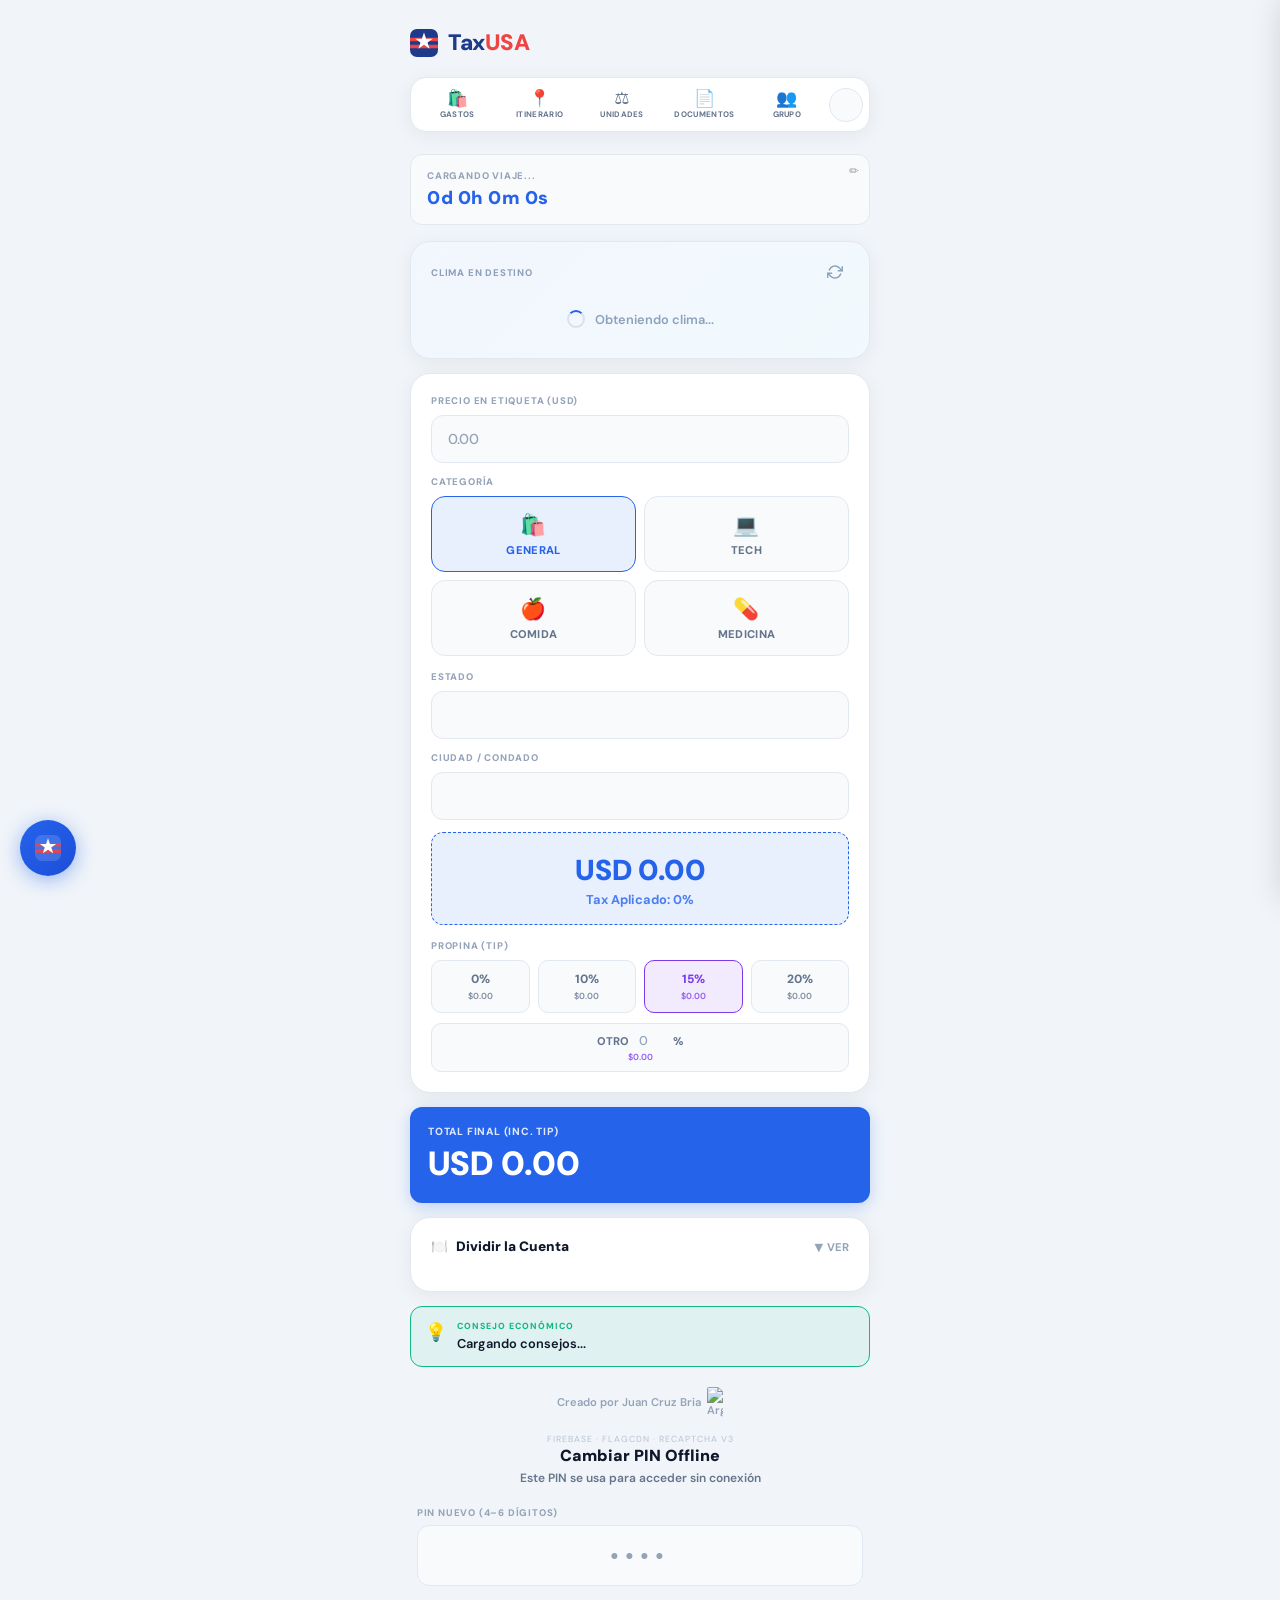
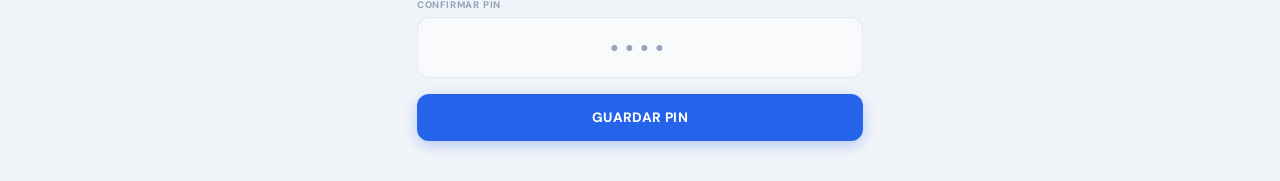
==== commit f76e0917: "Update index.html" ====
--- a/index.html
+++ b/index.html
@@ -389,9 +389,37 @@
     <button class="drawer-btn" onclick="location.reload()">🔄 <span data-i18n="btn_update">Actualizar App</span></button>
     <button class="drawer-btn" onclick="doChangeEmail()">📧 <span data-i18n="btn_email">Cambiar Correo</span></button>
     <button class="drawer-btn" onclick="doChangePassword()">🔑 <span data-i18n="btn_password">Cambiar Contraseña</span></button>
-    <button class="drawer-btn" onclick="gestionarPIN()">🔢 <span>Cambiar PIN offline</span></button>
+    <button class="drawer-btn" onclick="gestionarPIN()">🔢 <span data-i18n="btn_pin">Cambiar PIN Offline</span></button>
     <button class="drawer-btn" onclick="doLogout()">🚪 <span data-i18n="btn_logout">Cerrar Sesión</span></button>
     <div style="margin-top:auto;padding-top:16px;"><button class="drawer-btn btn-danger" onclick="doDeleteAccount()">🗑️ <span data-i18n="btn_delete">Eliminar Cuenta</span></button></div>
+</div>
+
+<div style="font-size:1rem;font-weight:900;color:var(--text);margin-bottom:4px;" id="pinModalTitle">Cambiar PIN Offline</div>
+    <div style="font-size:.75rem;font-weight:600;color:var(--text-sub);margin-bottom:20px;" id="pinModalSub">Este PIN se usa para acceder sin conexión</div>
+    <div id="pinStep1">
+      <label style="font-size:.6rem;font-weight:800;color:var(--text-dim);text-transform:uppercase;letter-spacing:.8px;display:block;margin-bottom:6px;" id="pinLabel1">PIN Nuevo (4–6 dígitos)</label>
+      <input id="pinInput1" type="password" inputmode="numeric" maxlength="6" pattern="[0-9]*"
+        style="width:100%;padding:14px 16px;background:var(--input-bg);border:1.5px solid var(--border);border-radius:var(--radius-sm);color:var(--text);font-family:inherit;font-size:1.5rem;font-weight:900;text-align:center;letter-spacing:6px;outline:none;margin-bottom:12px;transition:all .2s;"
+        oninput="this.value=this.value.replace(/[^0-9]/g,'')"
+        onfocus="this.style.borderColor='var(--primary)';this.style.boxShadow='0 0 0 3px var(--primary-dim)'"
+        onblur="this.style.borderColor='var(--border)';this.style.boxShadow='none'"
+        placeholder="••••">
+      <label style="font-size:.6rem;font-weight:800;color:var(--text-dim);text-transform:uppercase;letter-spacing:.8px;display:block;margin-bottom:6px;" id="pinLabel2">Confirmar PIN</label>
+      <input id="pinInput2" type="password" inputmode="numeric" maxlength="6" pattern="[0-9]*"
+        style="width:100%;padding:14px 16px;background:var(--input-bg);border:1.5px solid var(--border);border-radius:var(--radius-sm);color:var(--text);font-family:inherit;font-size:1.5rem;font-weight:900;text-align:center;letter-spacing:6px;outline:none;margin-bottom:16px;transition:all .2s;"
+        oninput="this.value=this.value.replace(/[^0-9]/g,'')"
+        onfocus="this.style.borderColor='var(--primary)';this.style.boxShadow='0 0 0 3px var(--primary-dim)'"
+        onblur="this.style.borderColor='var(--border)';this.style.boxShadow='none'"
+        placeholder="••••">
+      <div id="pinError" style="display:none;background:rgba(239,68,68,.1);border:1.5px solid var(--danger);border-radius:10px;padding:10px 12px;font-size:.78rem;font-weight:700;color:var(--danger);margin-bottom:12px;text-align:center;"></div>
+      <button onclick="confirmarPIN()" style="width:100%;padding:15px;border:none;border-radius:var(--radius-sm);background:var(--primary);color:white;font-family:inherit;font-size:.85rem;font-weight:800;text-transform:uppercase;letter-spacing:.4px;cursor:pointer;box-shadow:0 4px 14px rgba(37,99,235,.3);transition:.2s;" id="pinConfirmBtn">Guardar PIN</button>
+    </div>
+    <div id="pinStep2" style="display:none;text-align:center;padding:8px 0;">
+      <div style="font-size:2.8rem;margin-bottom:10px;">✅</div>
+      <div style="font-size:1rem;font-weight:900;color:var(--success);margin-bottom:6px;" id="pinSuccessMsg">¡PIN actualizado!</div>
+      <div style="font-size:.8rem;font-weight:600;color:var(--text-sub);" id="pinSuccessSub">Podés usarlo para entrar sin conexión</div>
+    </div>
+  </div>
 </div>
 
 <script type="module">
@@ -403,6 +431,7 @@
 const app = initializeApp(FB);
 const auth = getAuth(app);
 const db = getFirestore(app);
+    window._taxusaFirebase = { auth, db };
 
 let currentUser = null;
 let tripData = { destination:'Orlando', date:'2027-01-01' };
@@ -437,7 +466,7 @@
         cat_general:"GENERAL",cat_tech:"TECH",cat_food:"COMIDA",cat_med:"MEDICINA",
         label_state:"Estado",label_city:"Ciudad / Condado",tax_applied:"Tax Aplicado",
         label_tip:"Propina (Tip)",label_total:"TOTAL FINAL (INC. TIP)",label_other:"OTRO",
-        settings_title:"Ajustes",label_language:"Idioma",
+        settings_title:"Ajustes",label_language:"Idioma", btn_pin: "Cambiar PIN Offline",
         btn_change_profile:"Cambiar Perfil",btn_theme:"Cambiar Tema",btn_update:"Actualizar App",
         btn_email:"Cambiar Correo",btn_password:"Cambiar Contraseña",btn_logout:"Cerrar Sesión",btn_delete:"Eliminar Cuenta",
         modal_trip_title:"Mi Viaje",modal_city_label:"¿A qué ciudad vas?",modal_date_label:"Fecha del viaje",
@@ -457,7 +486,7 @@
         cat_general:"GENERAL",cat_tech:"TECH",cat_food:"FOOD",cat_med:"MEDICINE",
         label_state:"State",label_city:"City / County",tax_applied:"Applied Tax",
         label_tip:"Tip",label_total:"FINAL TOTAL (TIP INC.)",label_other:"OTHER",
-        settings_title:"Settings",label_language:"Language",
+        settings_title:"Settings",label_language:"Language", btn_pin: "Change PIN Offline",
         btn_change_profile:"Change Profile",btn_theme:"Toggle Theme",btn_update:"Update App",
         btn_email:"Change Email",btn_password:"Change Password",btn_logout:"Sign Out",btn_delete:"Delete Account",
         modal_trip_title:"My Trip",modal_city_label:"Where are you going?",modal_date_label:"Trip Date",
@@ -477,7 +506,7 @@
         cat_general:"GERAL",cat_tech:"TECH",cat_food:"COMIDA",cat_med:"MEDICINA",
         label_state:"Estado",label_city:"Cidade / Condado",tax_applied:"Tax Aplicado",
         label_tip:"Gorjeta (Tip)",label_total:"TOTAL FINAL (COM GORJETA)",label_other:"OUTRO",
-        settings_title:"Configurações",label_language:"Idioma",
+        settings_title:"Configurações",label_language:"Idioma", btn_pin: "Alterar PIN Offline",
         btn_change_profile:"Trocar Perfil",btn_theme:"Alternar Tema",btn_update:"Atualizar App",
         btn_email:"Alterar E-mail",btn_password:"Alterar Senha",btn_logout:"Sair",btn_delete:"Excluir Conta",
         modal_trip_title:"Minha Viagem",modal_city_label:"Para qual cidade você vai?",modal_date_label:"Data da viagem",
@@ -616,16 +645,38 @@
     localStorage.setItem('theme', next);
 };
 window.changeProfile = () => { localStorage.removeItem('perfilActivoId'); window.location.href = 'profiles.html'; };
-window.gestionarPIN = () => {
-    document.getElementById('settingsDrawer').classList.remove('open');
-    document.getElementById('menuOverlay').style.display = 'none';
-    if (!navigator.onLine) {
-        const lang = localStorage.getItem('appLang') || 'es';
-        alert(lang==='en' ? 'You need internet to change your PIN.' : lang==='pt' ? 'Você precisa de internet para alterar o PIN.' : 'Necesitás internet para cambiar el PIN.');
+const t = texts[lang] || texts.es;
+    document.getElementById('pinModalTitle').textContent = t.title;
+    document.getElementById('pinModalSub').textContent = t.sub;
+    document.getElementById('pinLabel1').textContent = t.l1;
+    document.getElementById('pinLabel2').textContent = t.l2;
+    document.getElementById('pinConfirmBtn').textContent = t.btn;
+    document.getElementById('pinSuccessMsg').textContent = t.ok;
+    document.getElementById('pinSuccessSub').textContent = t.okSub;
+    document.getElementById('pinInput1').value = '';
+    document.getElementById('pinInput2').value = '';
+    document.getElementById('pinError').style.display = 'none';
+    document.getElementById('pinStep1').style.display = 'block';
+    document.getElementById('pinStep2').style.display = 'none';
+    const overlay = document.getElementById('pinModalOverlay');
+    overlay.style.display = 'flex';
+    setTimeout(() => document.getElementById('pinInput1').focus(), 100);
+};
+const p1 = document.getElementById('pinInput1').value.trim();
+    const p2 = document.getElementById('pinInput2').value.trim();
+    const errEl = document.getElementById('pinError');
+    if (p1.length < 4 || p1 !== p2) {
+        errEl.textContent = errMsgs[lang] || errMsgs.es;
+        errEl.style.display = 'block';
+        document.getElementById('pinInput1').style.borderColor = 'var(--danger)';
+        document.getElementById('pinInput2').style.borderColor = 'var(--danger)';
         return;
     }
-    localStorage.setItem('taxusa_action', 'change_pin');
-    window.location.href = 'login.html';
+    errEl.style.display = 'none';
+    localStorage.setItem('taxusa_offline_pin', btoa(p1));
+    document.getElementById('pinStep1').style.display = 'none';
+    document.getElementById('pinStep2').style.display = 'block';
+    setTimeout(() => window.closePinModal(), 2200);
 };
 window.doLogout = () => signOut(auth).then(() => window.location.replace('login.html'));
 window.doChangeEmail = async () => {
@@ -1310,5 +1361,179 @@
 })();
 </script>
 
+
+<!-- ══ MODAL PIN OFFLINE ══ -->
+<style>
+#pinModalOverlay{display:none;position:fixed;inset:0;background:rgba(0,0,0,.6);z-index:99999;align-items:center;justify-content:center;padding:20px;}
+.pm-box{background:var(--surface);border-radius:var(--radius);padding:28px 20px 24px;width:100%;max-width:320px;box-shadow:var(--shadow-lg);border:1px solid var(--border);position:relative;text-align:center;}
+.pm-close{position:absolute;top:12px;right:14px;background:none;border:none;font-size:1.2rem;cursor:pointer;color:var(--text-dim);}
+.pm-icon{font-size:2rem;margin-bottom:8px;}
+.pm-title{font-size:1rem;font-weight:900;color:var(--text);margin-bottom:4px;}
+.pm-sub{font-size:.75rem;font-weight:600;color:var(--text-sub);margin-bottom:20px;}
+.pm-dots{display:flex;gap:14px;justify-content:center;margin-bottom:24px;}
+.pm-dot{width:14px;height:14px;border-radius:50%;border:2px solid var(--border);background:transparent;transition:all .2s;}
+.pm-dot.filled{background:var(--primary);border-color:var(--primary);}
+.pm-dot.error{background:var(--danger);border-color:var(--danger);}
+.pm-keypad{display:grid;grid-template-columns:repeat(3,1fr);gap:10px;margin-bottom:16px;}
+.pm-key{padding:16px 8px;border:1.5px solid var(--border);border-radius:12px;background:var(--input-bg);font-size:1.2rem;font-weight:800;color:var(--text);cursor:pointer;font-family:inherit;transition:all .15s;}
+.pm-key:hover{border-color:var(--primary);background:var(--primary-dim);color:var(--primary);}
+.pm-key:active{transform:scale(.93);background:var(--primary);color:white;border-color:var(--primary);}
+.pm-key.empty{border:none;background:transparent;pointer-events:none;}
+.pm-key.del{color:var(--text-sub);}
+.pm-label{font-size:.6rem;font-weight:800;color:var(--text-dim);text-transform:uppercase;letter-spacing:.8px;margin-bottom:16px;display:block;}
+.pm-error{font-size:.78rem;font-weight:700;color:var(--danger);min-height:1em;margin-bottom:8px;}
+.pm-success{display:none;padding:8px 0;}
+.pm-success-icon{font-size:2.8rem;margin-bottom:10px;}
+.pm-success-msg{font-size:1rem;font-weight:900;color:#10b981;margin-bottom:6px;}
+.pm-success-sub{font-size:.8rem;font-weight:600;color:var(--text-sub);}
+</style>
+<div id="pinModalOverlay" onclick="if(event.target===this)closePinModal()">
+  <div class="pm-box">
+    <button class="pm-close" onclick="closePinModal()">✕</button>
+    <div class="pm-icon">🔢</div>
+    <div class="pm-title" id="pmTitle">Cambiar PIN Offline</div>
+    <div class="pm-sub" id="pmSub">Ingresá tu nuevo PIN de 4 dígitos</div>
+    <div id="pmMain">
+      <span class="pm-label" id="pmStepLabel">PIN NUEVO</span>
+      <div class="pm-dots" id="pmDots">
+        <div class="pm-dot"></div><div class="pm-dot"></div>
+        <div class="pm-dot"></div><div class="pm-dot"></div>
+      </div>
+      <div class="pm-error" id="pmError"></div>
+      <div class="pm-keypad" id="pmKeypad"></div>
+    </div>
+    <div class="pm-success" id="pmSuccess">
+      <div class="pm-success-icon">✅</div>
+      <div class="pm-success-msg" id="pmSuccessMsg">¡PIN actualizado!</div>
+      <div class="pm-success-sub" id="pmSuccessSub">Podés usarlo para entrar sin conexión</div>
+    </div>
+  </div>
+</div>
+<script>
+(function() {
+  var _pmStep = 'enter'; // 'enter' | 'confirm'
+  var _pmFirst = '';
+  var _pmBuffer = '';
+
+  var L = {
+    es: { title:'Cambiar PIN Offline', sub:'Ingresá tu nuevo PIN de 4 dígitos', lEnter:'PIN NUEVO', lConfirm:'CONFIRMÁ EL PIN', ok:'¡PIN actualizado!', okSub:'Podés usarlo para entrar sin conexión', mismatch:'Los PINs no coinciden. Intentá de nuevo.' },
+    en: { title:'Change Offline PIN', sub:'Enter your new 4-digit PIN', lEnter:'NEW PIN', lConfirm:'CONFIRM PIN', ok:'PIN updated!', okSub:'You can use it to sign in offline', mismatch:"PINs don't match. Try again." },
+    pt: { title:'Alterar PIN Offline', sub:'Digite seu novo PIN de 4 dígitos', lEnter:'NOVO PIN', lConfirm:'CONFIRME O PIN', ok:'PIN atualizado!', okSub:'Você pode usá-lo para entrar sem conexão', mismatch:'Os PINs não coincidem. Tente novamente.' }
+  };
+
+  function lang() { return localStorage.getItem('appLang') || 'es'; }
+  function t(k) { return (L[lang()] || L.es)[k]; }
+
+  function updateDots(n, isError) {
+    var dots = document.querySelectorAll('#pmDots .pm-dot');
+    dots.forEach(function(d, i) {
+      d.classList.toggle('filled', i < n);
+      d.classList.toggle('error', !!isError);
+    });
+  }
+
+  function shake() {
+    updateDots(4, true);
+    setTimeout(function() { updateDots(0, false); }, 500);
+  }
+
+  async function sha256(str) {
+    var buf = await crypto.subtle.digest('SHA-256', new TextEncoder().encode(str));
+    return Array.from(new Uint8Array(buf)).map(function(b) { return b.toString(16).padStart(2,'0'); }).join('');
+  }
+
+  async function savePin(pin) {
+    var hash = await sha256(pin);
+    localStorage.setItem('taxusa_pin_hash', hash);
+    // Also save to Firestore if auth is available
+    try {
+      if (window._taxusaFirebase) {
+        var auth = window._taxusaFirebase.auth;
+        var db = window._taxusaFirebase.db;
+        var user = auth && auth.currentUser;
+        if (user && db) {
+          var { doc, setDoc } = await import('https://www.gstatic.com/firebasejs/12.12.1/firebase-firestore.js');
+          await setDoc(doc(db, 'usuarios', user.uid), { pinHash: hash }, { merge: true });
+        }
+      }
+    } catch(e) { console.warn('PIN Firestore save skipped:', e); }
+  }
+
+  async function onKey(k) {
+    if (k === 'del') {
+      _pmBuffer = _pmBuffer.slice(0, -1);
+    } else {
+      if (_pmBuffer.length >= 4) return;
+      _pmBuffer += k;
+    }
+    updateDots(_pmBuffer.length, false);
+    document.getElementById('pmError').textContent = '';
+
+    if (_pmBuffer.length === 4) {
+      var entered = _pmBuffer;
+      _pmBuffer = '';
+      if (_pmStep === 'enter') {
+        _pmFirst = entered;
+        _pmStep = 'confirm';
+        updateDots(0, false);
+        document.getElementById('pmStepLabel').textContent = t('lConfirm');
+      } else {
+        if (entered !== _pmFirst) {
+          document.getElementById('pmError').textContent = t('mismatch');
+          shake();
+          _pmStep = 'enter';
+          _pmFirst = '';
+          setTimeout(function() {
+            document.getElementById('pmStepLabel').textContent = t('lEnter');
+          }, 500);
+        } else {
+          await savePin(_pmFirst);
+          document.getElementById('pmMain').style.display = 'none';
+          var s = document.getElementById('pmSuccess');
+          s.style.display = 'block';
+          document.getElementById('pmSuccessMsg').textContent = t('ok');
+          document.getElementById('pmSuccessSub').textContent = t('okSub');
+          setTimeout(function() { window.closePinModal(); }, 2000);
+        }
+      }
+    }
+  }
+
+  function buildKeypad() {
+    var kp = document.getElementById('pmKeypad');
+    kp.innerHTML = '';
+    ['1','2','3','4','5','6','7','8','9','empty','0','del'].forEach(function(k) {
+      var btn = document.createElement('button');
+      btn.className = 'pm-key' + (k==='del'?' del':'') + (k==='empty'?' empty':'');
+      btn.textContent = k==='del' ? '⌫' : k==='empty' ? '' : k;
+      if (k !== 'empty') btn.onclick = function() { onKey(k==='del'?'del':k); };
+      kp.appendChild(btn);
+    });
+  }
+
+  window.gestionarPIN = function() {
+    var drawer = document.getElementById('settingsDrawer');
+    var menuOv = document.getElementById('menuOverlay');
+    if (drawer) drawer.classList.remove('open');
+    if (menuOv) menuOv.style.display = 'none';
+    // Reset state
+    _pmStep = 'enter'; _pmFirst = ''; _pmBuffer = '';
+    document.getElementById('pmTitle').textContent = t('title');
+    document.getElementById('pmSub').textContent = t('sub');
+    document.getElementById('pmStepLabel').textContent = t('lEnter');
+    document.getElementById('pmError').textContent = '';
+    document.getElementById('pmMain').style.display = 'block';
+    document.getElementById('pmSuccess').style.display = 'none';
+    updateDots(0, false);
+    buildKeypad();
+    var ov = document.getElementById('pinModalOverlay');
+    ov.style.display = 'flex';
+  };
+
+  window.closePinModal = function() {
+    document.getElementById('pinModalOverlay').style.display = 'none';
+  };
+})();
+</script>
 </body>
 </html>
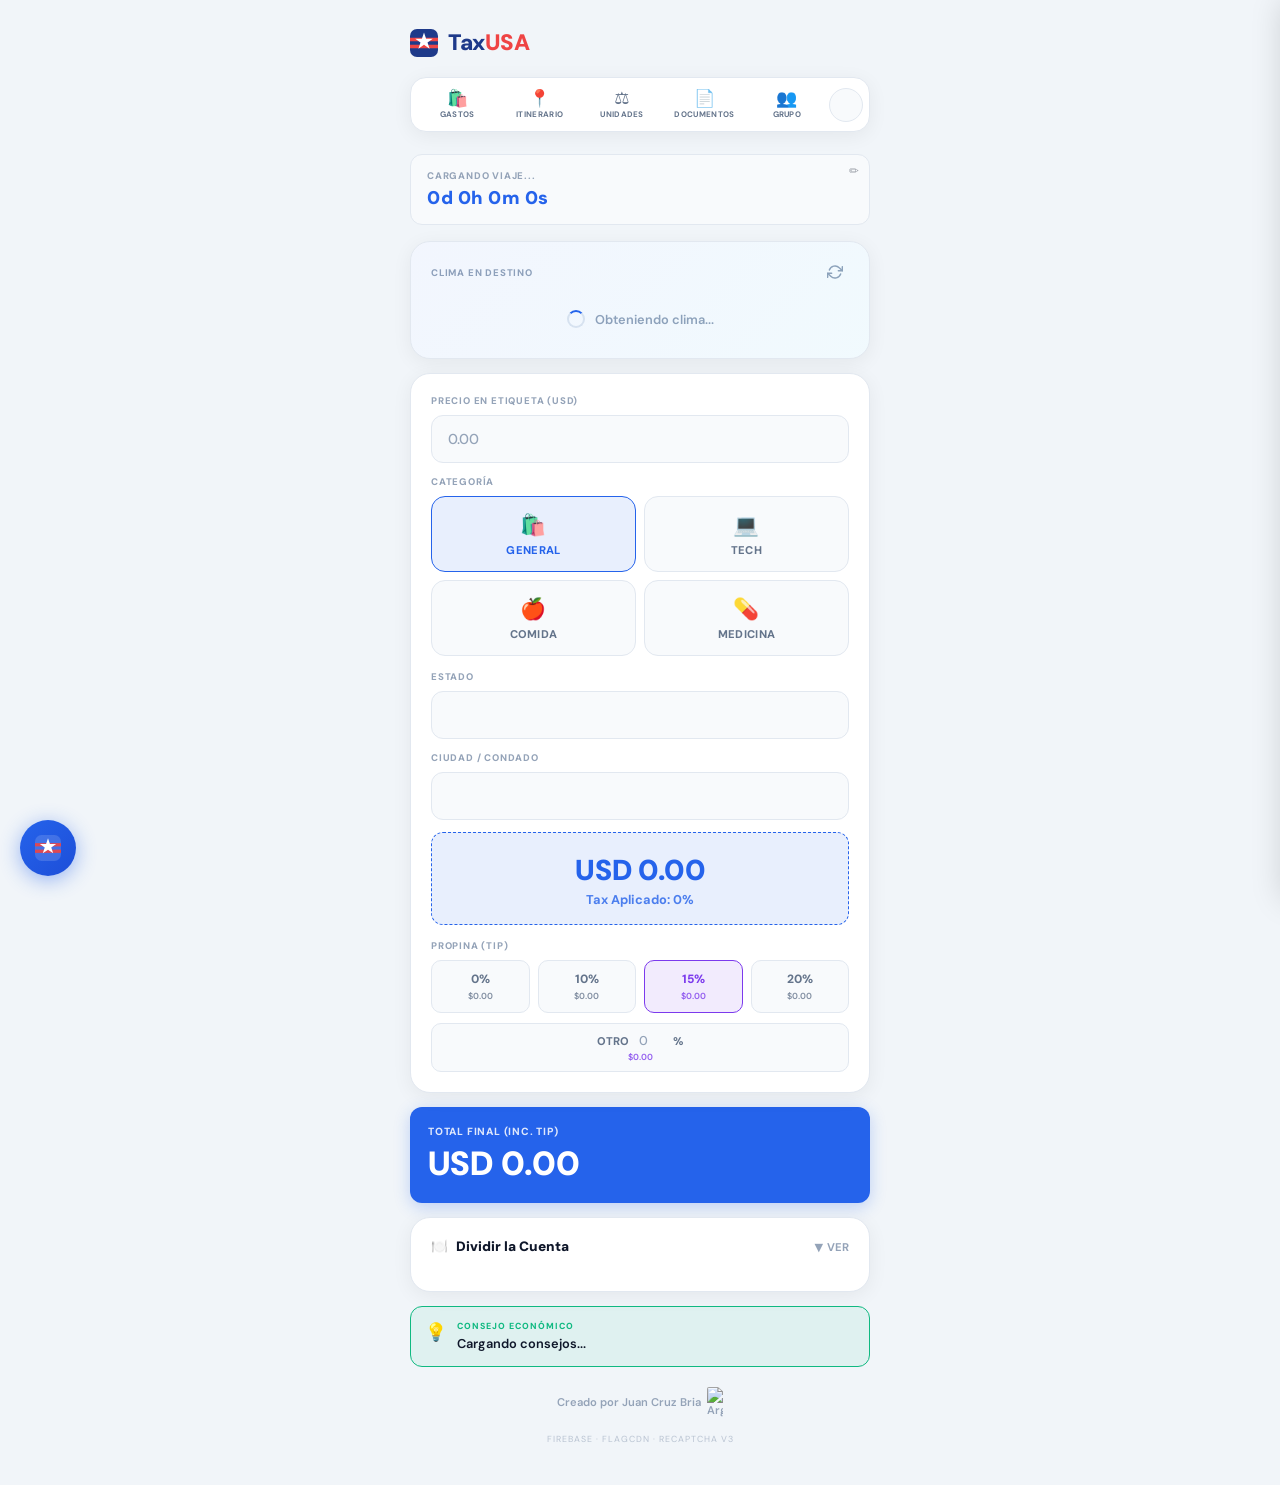
==== commit fc15cc3c: "Update index.html" ====
--- a/index.html
+++ b/index.html
@@ -394,7 +394,13 @@
     <div style="margin-top:auto;padding-top:16px;"><button class="drawer-btn btn-danger" onclick="doDeleteAccount()">🗑️ <span data-i18n="btn_delete">Eliminar Cuenta</span></button></div>
 </div>
 
-<div style="font-size:1rem;font-weight:900;color:var(--text);margin-bottom:4px;" id="pinModalTitle">Cambiar PIN Offline</div>
+
+<!-- ══════════ MODAL PIN OFFLINE ══════════ -->
+<div id="pinModalOverlay" style="display:none;position:fixed;inset:0;background:rgba(0,0,0,.55);backdrop-filter:blur(4px);z-index:9999;align-items:center;justify-content:center;">
+  <div id="pinModalBox" style="background:var(--surface);border-radius:var(--radius);padding:28px 24px;width:calc(100% - 40px);max-width:360px;box-shadow:var(--shadow-lg);border:1px solid var(--border);position:relative;">
+    <button onclick="closePinModal()" style="position:absolute;top:12px;right:14px;background:none;border:none;font-size:1.3rem;cursor:pointer;color:var(--text-dim);line-height:1;">✕</button>
+    <div style="font-size:1.4rem;margin-bottom:6px;">🔢</div>
+    <div style="font-size:1rem;font-weight:900;color:var(--text);margin-bottom:4px;" id="pinModalTitle">Cambiar PIN Offline</div>
     <div style="font-size:.75rem;font-weight:600;color:var(--text-sub);margin-bottom:20px;" id="pinModalSub">Este PIN se usa para acceder sin conexión</div>
     <div id="pinStep1">
       <label style="font-size:.6rem;font-weight:800;color:var(--text-dim);text-transform:uppercase;letter-spacing:.8px;display:block;margin-bottom:6px;" id="pinLabel1">PIN Nuevo (4–6 dígitos)</label>
@@ -431,7 +437,6 @@
 const app = initializeApp(FB);
 const auth = getAuth(app);
 const db = getFirestore(app);
-    window._taxusaFirebase = { auth, db };
 
 let currentUser = null;
 let tripData = { destination:'Orlando', date:'2027-01-01' };
@@ -645,7 +650,16 @@
     localStorage.setItem('theme', next);
 };
 window.changeProfile = () => { localStorage.removeItem('perfilActivoId'); window.location.href = 'profiles.html'; };
-const t = texts[lang] || texts.es;
+window.gestionarPIN = () => {
+    document.getElementById('settingsDrawer').classList.remove('open');
+    document.getElementById('menuOverlay').style.display = 'none';
+    const lang = localStorage.getItem('appLang') || 'es';
+    const texts = {
+        es: { title:'Cambiar PIN Offline', sub:'Este PIN se usa para acceder sin conexión', l1:'PIN Nuevo (4–6 dígitos)', l2:'Confirmar PIN', btn:'Guardar PIN', ok:'¡PIN actualizado!', okSub:'Podés usarlo para entrar sin conexión' },
+        en: { title:'Change Offline PIN', sub:'This PIN is used to access without internet', l1:'New PIN (4–6 digits)', l2:'Confirm PIN', btn:'Save PIN', ok:'PIN updated!', okSub:'You can use it to sign in offline' },
+        pt: { title:'Alterar PIN Offline', sub:'Este PIN é usado para acessar sem internet', l1:'Novo PIN (4–6 dígitos)', l2:'Confirmar PIN', btn:'Salvar PIN', ok:'PIN atualizado!', okSub:'Você pode usá-lo para entrar sem conexão' }
+    };
+    const t = texts[lang] || texts.es;
     document.getElementById('pinModalTitle').textContent = t.title;
     document.getElementById('pinModalSub').textContent = t.sub;
     document.getElementById('pinLabel1').textContent = t.l1;
@@ -662,7 +676,13 @@
     overlay.style.display = 'flex';
     setTimeout(() => document.getElementById('pinInput1').focus(), 100);
 };
-const p1 = document.getElementById('pinInput1').value.trim();
+window.closePinModal = () => {
+    document.getElementById('pinModalOverlay').style.display = 'none';
+};
+window.confirmarPIN = () => {
+    const lang = localStorage.getItem('appLang') || 'es';
+    const errMsgs = { es:'Los PINs no coinciden o son muy cortos (mín. 4 dígitos).', en:"PINs don't match or are too short (min. 4 digits).", pt:'Os PINs não coincidem ou são curtos demais (mín. 4 dígitos).' };
+    const p1 = document.getElementById('pinInput1').value.trim();
     const p2 = document.getElementById('pinInput2').value.trim();
     const errEl = document.getElementById('pinError');
     if (p1.length < 4 || p1 !== p2) {
@@ -1361,179 +1381,5 @@
 })();
 </script>
 
-
-<!-- ══ MODAL PIN OFFLINE ══ -->
-<style>
-#pinModalOverlay{display:none;position:fixed;inset:0;background:rgba(0,0,0,.6);z-index:99999;align-items:center;justify-content:center;padding:20px;}
-.pm-box{background:var(--surface);border-radius:var(--radius);padding:28px 20px 24px;width:100%;max-width:320px;box-shadow:var(--shadow-lg);border:1px solid var(--border);position:relative;text-align:center;}
-.pm-close{position:absolute;top:12px;right:14px;background:none;border:none;font-size:1.2rem;cursor:pointer;color:var(--text-dim);}
-.pm-icon{font-size:2rem;margin-bottom:8px;}
-.pm-title{font-size:1rem;font-weight:900;color:var(--text);margin-bottom:4px;}
-.pm-sub{font-size:.75rem;font-weight:600;color:var(--text-sub);margin-bottom:20px;}
-.pm-dots{display:flex;gap:14px;justify-content:center;margin-bottom:24px;}
-.pm-dot{width:14px;height:14px;border-radius:50%;border:2px solid var(--border);background:transparent;transition:all .2s;}
-.pm-dot.filled{background:var(--primary);border-color:var(--primary);}
-.pm-dot.error{background:var(--danger);border-color:var(--danger);}
-.pm-keypad{display:grid;grid-template-columns:repeat(3,1fr);gap:10px;margin-bottom:16px;}
-.pm-key{padding:16px 8px;border:1.5px solid var(--border);border-radius:12px;background:var(--input-bg);font-size:1.2rem;font-weight:800;color:var(--text);cursor:pointer;font-family:inherit;transition:all .15s;}
-.pm-key:hover{border-color:var(--primary);background:var(--primary-dim);color:var(--primary);}
-.pm-key:active{transform:scale(.93);background:var(--primary);color:white;border-color:var(--primary);}
-.pm-key.empty{border:none;background:transparent;pointer-events:none;}
-.pm-key.del{color:var(--text-sub);}
-.pm-label{font-size:.6rem;font-weight:800;color:var(--text-dim);text-transform:uppercase;letter-spacing:.8px;margin-bottom:16px;display:block;}
-.pm-error{font-size:.78rem;font-weight:700;color:var(--danger);min-height:1em;margin-bottom:8px;}
-.pm-success{display:none;padding:8px 0;}
-.pm-success-icon{font-size:2.8rem;margin-bottom:10px;}
-.pm-success-msg{font-size:1rem;font-weight:900;color:#10b981;margin-bottom:6px;}
-.pm-success-sub{font-size:.8rem;font-weight:600;color:var(--text-sub);}
-</style>
-<div id="pinModalOverlay" onclick="if(event.target===this)closePinModal()">
-  <div class="pm-box">
-    <button class="pm-close" onclick="closePinModal()">✕</button>
-    <div class="pm-icon">🔢</div>
-    <div class="pm-title" id="pmTitle">Cambiar PIN Offline</div>
-    <div class="pm-sub" id="pmSub">Ingresá tu nuevo PIN de 4 dígitos</div>
-    <div id="pmMain">
-      <span class="pm-label" id="pmStepLabel">PIN NUEVO</span>
-      <div class="pm-dots" id="pmDots">
-        <div class="pm-dot"></div><div class="pm-dot"></div>
-        <div class="pm-dot"></div><div class="pm-dot"></div>
-      </div>
-      <div class="pm-error" id="pmError"></div>
-      <div class="pm-keypad" id="pmKeypad"></div>
-    </div>
-    <div class="pm-success" id="pmSuccess">
-      <div class="pm-success-icon">✅</div>
-      <div class="pm-success-msg" id="pmSuccessMsg">¡PIN actualizado!</div>
-      <div class="pm-success-sub" id="pmSuccessSub">Podés usarlo para entrar sin conexión</div>
-    </div>
-  </div>
-</div>
-<script>
-(function() {
-  var _pmStep = 'enter'; // 'enter' | 'confirm'
-  var _pmFirst = '';
-  var _pmBuffer = '';
-
-  var L = {
-    es: { title:'Cambiar PIN Offline', sub:'Ingresá tu nuevo PIN de 4 dígitos', lEnter:'PIN NUEVO', lConfirm:'CONFIRMÁ EL PIN', ok:'¡PIN actualizado!', okSub:'Podés usarlo para entrar sin conexión', mismatch:'Los PINs no coinciden. Intentá de nuevo.' },
-    en: { title:'Change Offline PIN', sub:'Enter your new 4-digit PIN', lEnter:'NEW PIN', lConfirm:'CONFIRM PIN', ok:'PIN updated!', okSub:'You can use it to sign in offline', mismatch:"PINs don't match. Try again." },
-    pt: { title:'Alterar PIN Offline', sub:'Digite seu novo PIN de 4 dígitos', lEnter:'NOVO PIN', lConfirm:'CONFIRME O PIN', ok:'PIN atualizado!', okSub:'Você pode usá-lo para entrar sem conexão', mismatch:'Os PINs não coincidem. Tente novamente.' }
-  };
-
-  function lang() { return localStorage.getItem('appLang') || 'es'; }
-  function t(k) { return (L[lang()] || L.es)[k]; }
-
-  function updateDots(n, isError) {
-    var dots = document.querySelectorAll('#pmDots .pm-dot');
-    dots.forEach(function(d, i) {
-      d.classList.toggle('filled', i < n);
-      d.classList.toggle('error', !!isError);
-    });
-  }
-
-  function shake() {
-    updateDots(4, true);
-    setTimeout(function() { updateDots(0, false); }, 500);
-  }
-
-  async function sha256(str) {
-    var buf = await crypto.subtle.digest('SHA-256', new TextEncoder().encode(str));
-    return Array.from(new Uint8Array(buf)).map(function(b) { return b.toString(16).padStart(2,'0'); }).join('');
-  }
-
-  async function savePin(pin) {
-    var hash = await sha256(pin);
-    localStorage.setItem('taxusa_pin_hash', hash);
-    // Also save to Firestore if auth is available
-    try {
-      if (window._taxusaFirebase) {
-        var auth = window._taxusaFirebase.auth;
-        var db = window._taxusaFirebase.db;
-        var user = auth && auth.currentUser;
-        if (user && db) {
-          var { doc, setDoc } = await import('https://www.gstatic.com/firebasejs/12.12.1/firebase-firestore.js');
-          await setDoc(doc(db, 'usuarios', user.uid), { pinHash: hash }, { merge: true });
-        }
-      }
-    } catch(e) { console.warn('PIN Firestore save skipped:', e); }
-  }
-
-  async function onKey(k) {
-    if (k === 'del') {
-      _pmBuffer = _pmBuffer.slice(0, -1);
-    } else {
-      if (_pmBuffer.length >= 4) return;
-      _pmBuffer += k;
-    }
-    updateDots(_pmBuffer.length, false);
-    document.getElementById('pmError').textContent = '';
-
-    if (_pmBuffer.length === 4) {
-      var entered = _pmBuffer;
-      _pmBuffer = '';
-      if (_pmStep === 'enter') {
-        _pmFirst = entered;
-        _pmStep = 'confirm';
-        updateDots(0, false);
-        document.getElementById('pmStepLabel').textContent = t('lConfirm');
-      } else {
-        if (entered !== _pmFirst) {
-          document.getElementById('pmError').textContent = t('mismatch');
-          shake();
-          _pmStep = 'enter';
-          _pmFirst = '';
-          setTimeout(function() {
-            document.getElementById('pmStepLabel').textContent = t('lEnter');
-          }, 500);
-        } else {
-          await savePin(_pmFirst);
-          document.getElementById('pmMain').style.display = 'none';
-          var s = document.getElementById('pmSuccess');
-          s.style.display = 'block';
-          document.getElementById('pmSuccessMsg').textContent = t('ok');
-          document.getElementById('pmSuccessSub').textContent = t('okSub');
-          setTimeout(function() { window.closePinModal(); }, 2000);
-        }
-      }
-    }
-  }
-
-  function buildKeypad() {
-    var kp = document.getElementById('pmKeypad');
-    kp.innerHTML = '';
-    ['1','2','3','4','5','6','7','8','9','empty','0','del'].forEach(function(k) {
-      var btn = document.createElement('button');
-      btn.className = 'pm-key' + (k==='del'?' del':'') + (k==='empty'?' empty':'');
-      btn.textContent = k==='del' ? '⌫' : k==='empty' ? '' : k;
-      if (k !== 'empty') btn.onclick = function() { onKey(k==='del'?'del':k); };
-      kp.appendChild(btn);
-    });
-  }
-
-  window.gestionarPIN = function() {
-    var drawer = document.getElementById('settingsDrawer');
-    var menuOv = document.getElementById('menuOverlay');
-    if (drawer) drawer.classList.remove('open');
-    if (menuOv) menuOv.style.display = 'none';
-    // Reset state
-    _pmStep = 'enter'; _pmFirst = ''; _pmBuffer = '';
-    document.getElementById('pmTitle').textContent = t('title');
-    document.getElementById('pmSub').textContent = t('sub');
-    document.getElementById('pmStepLabel').textContent = t('lEnter');
-    document.getElementById('pmError').textContent = '';
-    document.getElementById('pmMain').style.display = 'block';
-    document.getElementById('pmSuccess').style.display = 'none';
-    updateDots(0, false);
-    buildKeypad();
-    var ov = document.getElementById('pinModalOverlay');
-    ov.style.display = 'flex';
-  };
-
-  window.closePinModal = function() {
-    document.getElementById('pinModalOverlay').style.display = 'none';
-  };
-})();
-</script>
 </body>
 </html>
